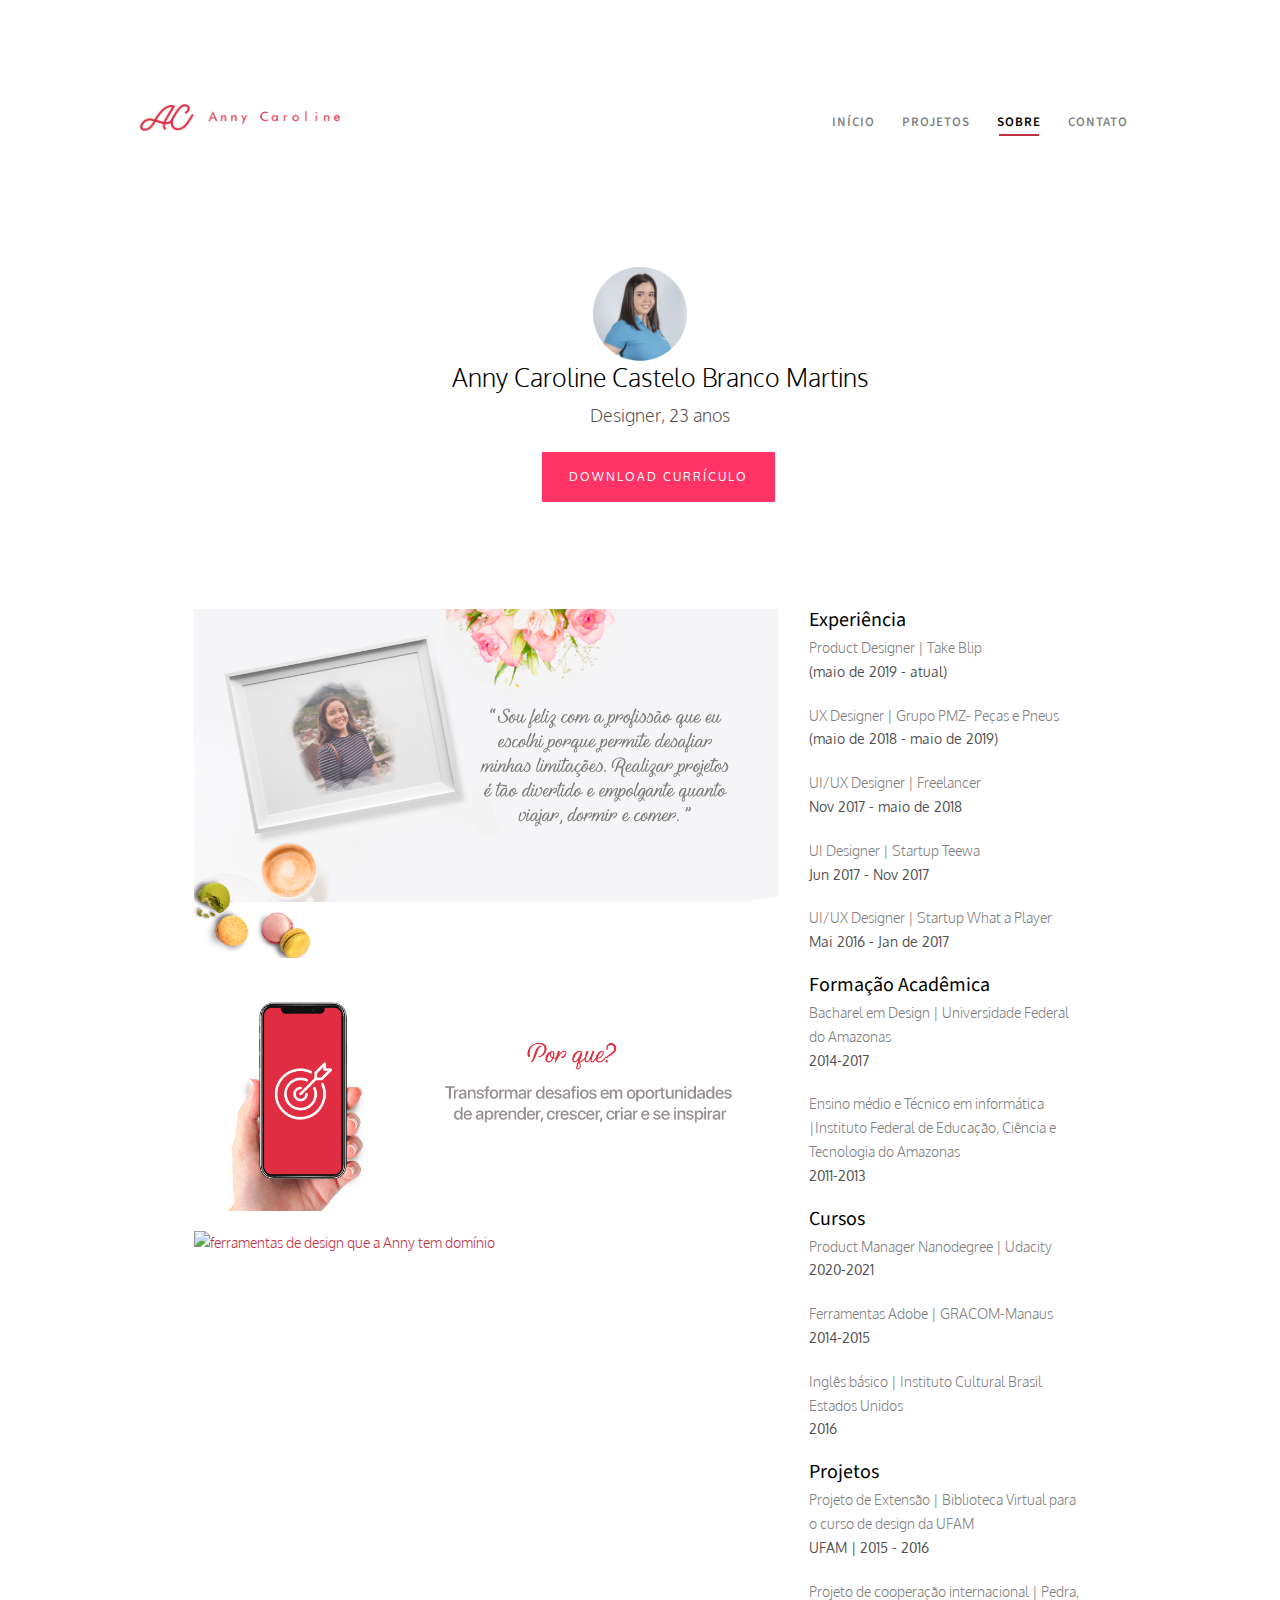
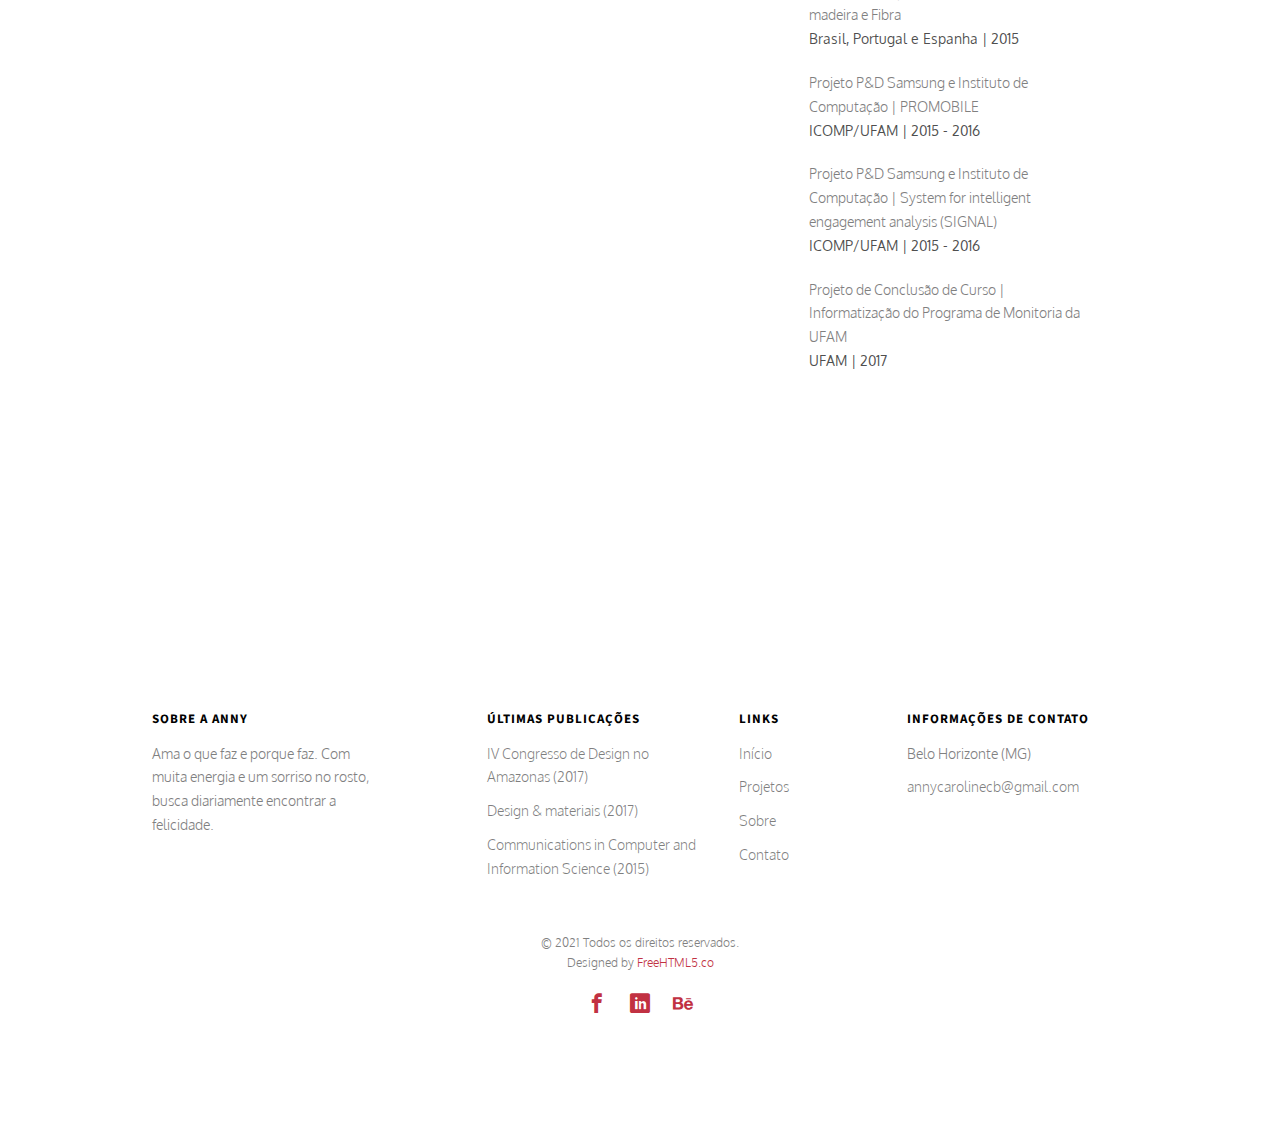
==== about.html @ 1f7c8965 "feat: Cria site basico" ====
<!DOCTYPE HTML>
<html>
	<head>
	<meta charset="utf-8">
	<meta http-equiv="X-UA-Compatible" content="IE=edge">
	<title>Sobre Anny Caroline</title>
	<meta name="viewport" content="width=device-width, initial-scale=1">
	<meta name="description" content="Anny Caroline é designer, formada pela Universidade Federal do Amazonas (UFAM) e atua como designer de Experiência do usuário há mais de 2 anos." />
	<meta name="keywords" content="anny, anny caroline castelo branco martins, anny caroline manaus, anny ufam manaus, anny designer, anny caroline designer ux, anny caroline martins, designer, designer manaus, design ufam, designer ux" />
	<meta name="author" content="Anny Caroline" />

	<!-- 
	//////////////////////////////////////////////////////

	FREE HTML5 TEMPLATE 
	DESIGNED & DEVELOPED by FreeHTML5.co
		
	Website: 		http://freehtml5.co/
	Email: 			info@freehtml5.co
	Twitter: 		http://twitter.com/fh5co
	Facebook: 		https://www.facebook.com/fh5co

	//////////////////////////////////////////////////////
	 -->

  	<!-- Facebook and Twitter integration -->
	<meta property="og:title" content=""/>
	<meta property="og:image" content=""/>
	<meta property="og:url" content=""/>
	<meta property="og:site_name" content=""/>
	<meta property="og:description" content=""/>
	<meta name="twitter:title" content="" />
	<meta name="twitter:image" content="" />
	<meta name="twitter:url" content="" />
	<meta name="twitter:card" content="" />

	<link href="https://fonts.googleapis.com/css?family=Oxygen:300,400" rel="stylesheet">
	<link href="https://fonts.googleapis.com/css?family=Source+Sans+Pro:400,600,700" rel="stylesheet">
	<link rel="shortcut icon" href="images/favicon.ico" />
	
	<!-- Animate.css -->
	<link rel="stylesheet" href="css/animate.css">
	<!-- Icomoon Icon Fonts-->
	<link rel="stylesheet" href="css/icomoon.css">
	<!-- Bootstrap  -->
	<link rel="stylesheet" href="css/bootstrap.css">

	<!-- Magnific Popup -->
	<link rel="stylesheet" href="css/magnific-popup.css">

	<!-- Flexslider  -->
	<link rel="stylesheet" href="css/flexslider.css">

	<!-- Theme style  -->
	<link rel="stylesheet" href="css/style.css">

	<!-- Modernizr JS -->
	<script src="js/modernizr-2.6.2.min.js"></script>
	<!-- FOR IE9 below -->
	<!--[if lt IE 9]>
	<script src="js/respond.min.js"></script>
	<![endif]-->

	</head>
	<body>
		
	<div class="fh5co-loader"></div>	
	<div id="page">
	<nav class="fh5co-nav" role="navigation">
		<div class="container-wrap">
			<div class="top-menu">
				<div class="row">
					<div class="col-xs-2 logo text-left">
		         		<a href="index.html">Anny Caroline</a>
		      		</div>
					<div class="col-xs-10 text-right menu-1">
						<ul>
							<li><a href="index.html">Início</a></li>
							<li ><a href="work.html">Projetos</a></li>
							<li class="active"><a href="about.html">Sobre</a></li>
							<li><a href="contact.html">Contato</a></li>
						</ul>
					</div>
				</div>				
			</div>
		</div>
	</nav>
	<div class="container-wrap">				
			<div id="fh5co-about">
				<div class="row text-center">
					<div class="col-md-6 col-md-offset-3">
						<img src="images/foto-17.png" style="width:20%;height:20%;border:0;">
					</div>
		   		</div>
				<div class="row">
		   			<div class="col-md-6 col-md-offset-3 slider-text">
		   				<div class="text-center">
		   					<ul class="title-name"> 
		   						<h2>Anny Caroline Castelo Branco Martins</h2> 
								<a> Designer, 23 anos</a> 
								<br>
								<br>
								<p><a class="btn-principal btn-primary btn" href="https://drive.google.com/file/d/1bYV3eU6Ybe5CX5mM1o8aY8c2jJnmIy3d/view?usp=sharing" target="_blank"></i> Download currículo</a> </p>
		   					</ul>		   					
		   				</div>
		   			</div>
		   		</div>

		   	<div id="fh5co-work">
			<div class="row">				
				<div class="col-md-8">
					<a  class="img-portfolio-detail">
						<img src="images/sobre/sobre-01.png" alt="o porque da anny" class="img-responsive">
					</a>
					<a  class="img-portfolio-detail">
						<img src="images//sobre/sobre-02.gif" alt="áreas de interesse da anny" class="img-responsive">
					</a>
					<a  class="img-portfolio-detail">
						<img src="images/sobre/sobre-03.png" alt="ferramentas de design que a Anny tem domínio" class="img-responsive">
					</a>
				</div>
				<div class="col-md-4 fh5co-project-detail">
						<h2 class="fh5co-project-title">Experiência</h2>
							<p>Product Designer | Take Blip <br>
							<span class="fh5co-project-sub">(maio de 2019 - atual)</span></p>	
							<p>UX Designer | Grupo PMZ- Peças e Pneus <br>
							<span class="fh5co-project-sub">(maio de 2018 - maio de 2019)</span></p>	
							<p>UI/UX Designer | Freelancer<br>
							<span class="fh5co-project-sub">Nov 2017 - maio de 2018</span></p>
							<p>UI Designer | Startup Teewa <br>
							<span class="fh5co-project-sub">Jun 2017 - Nov 2017</span></p>	
							<p>UI/UX Designer |	Startup What a Player <br>
							<span class="fh5co-project-sub">Mai 2016 - Jan de 2017</span></p>	

						<h2 class="fh5co-project-title">Formação Acadêmica</h2>
							<p>Bacharel em Design | Universidade Federal do Amazonas<br>
							<span class="fh5co-project-sub">2014-2017</span></p>	
							<p>Ensino médio e Técnico em informática |Instituto Federal de Educação, Ciência e Tecnologia do Amazonas<br>
							<span class="fh5co-project-sub">2011-2013</span></p>

						<h2 class="fh5co-project-title">Cursos</h2>
							<p>Product Manager Nanodegree | Udacity<br>
							<span class="fh5co-project-sub">2020-2021</span></p>
							<p>Ferramentas Adobe | GRACOM-Manaus<br>
							<span class="fh5co-project-sub">2014-2015</span></p>	
							<p>Inglês básico | Instituto Cultural Brasil Estados Unidos<br>
							<span class="fh5co-project-sub">2016</span></p>	

						<h2 class="fh5co-project-title">Projetos</h2>
							<p>Projeto de Extensão | Biblioteca Virtual para o curso de design da UFAM <br>
							<span class="fh5co-project-sub">UFAM | 2015 - 2016</span>
							</p>
							<p>Projeto  de cooperação internacional | Pedra, madeira e Fibra <br>
							<span class="fh5co-project-sub">Brasil, Portugal e Espanha | 2015</span>
							</p>
							<p>Projeto P&D Samsung e Instituto de Computação | PROMOBILE <br>
							<span class="fh5co-project-sub">ICOMP/UFAM | 2015 - 2016</span>
							</p>
							<p>Projeto P&D Samsung e Instituto de Computação | System for intelligent engagement analysis (SIGNAL)<br>
							<span class="fh5co-project-sub">ICOMP/UFAM | 2015 - 2016</span>
							</p>
							<p>Projeto de Conclusão de Curso | Informatização do Programa de Monitoria da UFAM<br>
							<span class="fh5co-project-sub">UFAM | 2017</span>
							</p>							


						<br>
						<br>
						
				</div>
				
				
			
			</div>
			</div>
			<!--
			<div class="row animate-box">
				<div class="col-md-6 col-md-offset-3 text-center heading-section">
					<p>Far far away, behind the word mountains, far from the countries Vokalia and Consonantia, there live the blind texts.</p>
				</div>
			</div>

			<div class="row">
				<!--
				<div class="col-md-10 col-md-offset-1 text-center animate-box">
					<p><img src="images/cover_bg_3.jpg" alt="Free HTML5 Bootstrap Template" class="img-responsive"></p>
				</div> 
				<div class="col-md-8 col-md-offset-2 text-center animate-box">
					<div class="about-desc">
						<p>I am a French Designer. Facilis ipsum reprehenderit nemo molestias. Aut cum mollitia reprehenderit. Eos cumque dicta adipisci architecto culpa amet. Dignissimos asperiores vitae velit veniam totam fuga molestias accusamus alias autem provident. Odit ab aliquam dolor eius.</p>
						
					</div>
				</div>
			</div>
			-->
		</div>
	</div><!-- END container-wrap -->

	<div class="container-wrap">
		<footer id="fh5co-footer" role="contentinfo">
			<div class="row">
				<div class="col-md-3 fh5co-widget">
					<h4>Sobre a Anny</h4>
					<p>Ama o que faz e porque faz. Com muita energia e um sorriso no rosto, busca diariamente encontrar a felicidade.</p>
				</div>
				<div class="col-md-3 col-md-push-1">
					<h4>últimas publicações</h4>
					<ul class="fh5co-footer-links">
						<li><a href="https://drive.google.com/file/d/17Jrlc-igSQmmgGtQMo3ha7o5kBa4YM0q/view?usp=sharing" target="_blank">IV Congresso de Design no Amazonas (2017)</a></li>
						<li><a href="https://proceedings.science/dm/papers/reutilizacao-de-revista-para-fabricacao-de-bijuterias." target="_blank">Design & materiais (2017)</a></li>
						<li><a href="https://link.springer.com/chapter/10.1007/978-3-319-39672-9_9" target="_blank">Communications in Computer and Information Science (2015)</a></li>
					</ul>
				</div>

				<div class="col-md-3 col-md-push-1">
					<h4>Links</h4>
					<ul class="fh5co-footer-links">
						<li><a href="index.html">Início</a></li>
						<li><a href="work.html">Projetos</a></li>
						<li><a href="about.html">Sobre</a></li>
						<li><a href="contact.html">Contato</a></li>
					</ul>
				</div>

				<div class="col-md-3">
					<h4>Informações de contato</h4>
					<ul class="fh5co-footer-links">
						<li>Belo Horizonte (MG) <br> </li>
						<li><a href="mailto:annycarolinecb@gmail.com">annycarolinecb@gmail.com</a></li>
					</ul>
				</div>

			</div>

			<div class="row copyright">
				<div class="col-md-12 text-center">
					<p>
						<small class="block">&copy; 2021 Todos os direitos reservados.</small> 
						<small class="block">Designed by <a href="http://freehtml5.co/" target="_blank">FreeHTML5.co</a></small>
					</p>
					<p>
						<ul class="fh5co-social-icons">
							<li><a href="https://www.facebook.com/annycaroline.martins.7" target="_blank"><i class="icon-facebook2"></i></a></li>
							<li><a href="https://www.linkedin.com/in/annymartins/" target="_blank"><i class="icon-linkedin2"></i></a></li>
							<li><a href="https://www.behance.net/annycarolid237" target="_blank"><i class="icon-behance"></i></a></li>

						</ul>
					</p>
				</div>
			</div>
		</footer>
	</div><!-- END container-wrap -->
	</div>

	<div class="gototop js-top">
		<a href="#" class="js-gotop"><i class="icon-arrow-up2"></i></a>
	</div>
	
	<!-- jQuery -->
	<script src="js/jquery.min.js"></script>
	<!-- jQuery Easing -->
	<script src="js/jquery.easing.1.3.js"></script>
	<!-- Bootstrap -->
	<script src="js/bootstrap.min.js"></script>
	<!-- Waypoints -->
	<script src="js/jquery.waypoints.min.js"></script>
	<!-- Flexslider -->
	<script src="js/jquery.flexslider-min.js"></script>
	<!-- Magnific Popup -->
	<script src="js/jquery.magnific-popup.min.js"></script>
	<script src="js/magnific-popup-options.js"></script>
	<!-- Counters -->
	<script src="js/jquery.countTo.js"></script>
	<!-- Main -->
	<script src="js/main.js"></script>

	</body>
</html>
---- css/icomoon.css ----
@font-face {
  font-family: 'icomoon';
  src:  url('fonts/icomoon.eot?5j2n32');
  src:  url('fonts/icomoon.eot?5j2n32#iefix') format('embedded-opentype'),
    url('fonts/icomoon.ttf?5j2n32') format('truetype'),
    url('fonts/icomoon.woff?5j2n32') format('woff'),
    url('fonts/icomoon.svg?5j2n32#icomoon') format('svg');
  font-weight: normal;
  font-style: normal;
}

[class^="icon-"], [class*=" icon-"] {
  /* use !important to prevent issues with browser extensions that change fonts */
  font-family: 'icomoon' !important;
  speak: none;
  font-style: normal;
  font-weight: normal;
  font-variant: normal;
  text-transform: none;
  line-height: 1;

  /* Better Font Rendering =========== */
  -webkit-font-smoothing: antialiased;
  -moz-osx-font-smoothing: grayscale;
}

.icon-eye2:before {
  content: "\e064";
}
.icon-paper-clip:before {
  content: "\e065";
}
.icon-mail5:before {
  content: "\e066";
}
.icon-toggle:before {
  content: "\e067";
}
.icon-layout:before {
  content: "\e068";
}
.icon-link2:before {
  content: "\e069";
}
.icon-bell2:before {
  content: "\e06a";
}
.icon-lock3:before {
  content: "\e06b";
}
.icon-unlock:before {
  content: "\e06c";
}
.icon-ribbon2:before {
  content: "\e06d";
}
.icon-image2:before {
  content: "\e06e";
}
.icon-signal:before {
  content: "\e06f";
}
.icon-target3:before {
  content: "\e070";
}
.icon-clipboard3:before {
  content: "\e071";
}
.icon-clock3:before {
  content: "\e072";
}
.icon-watch:before {
  content: "\e073";
}
.icon-air-play:before {
  content: "\e074";
}
.icon-camera3:before {
  content: "\e075";
}
.icon-video2:before {
  content: "\e076";
}
.icon-disc:before {
  content: "\e077";
}
.icon-printer3:before {
  content: "\e078";
}
.icon-monitor:before {
  content: "\e079";
}
.icon-server:before {
  content: "\e07a";
}
.icon-cog2:before {
  content: "\e07b";
}
.icon-heart3:before {
  content: "\e07c";
}
.icon-paragraph:before {
  content: "\e07d";
}
.icon-align-justify:before {
  content: "\e07e";
}
.icon-align-left:before {
  content: "\e07f";
}
.icon-align-center:before {
  content: "\e080";
}
.icon-align-right:before {
  content: "\e081";
}
.icon-book2:before {
  content: "\e082";
}
.icon-layers2:before {
  content: "\e083";
}
.icon-stack2:before {
  content: "\e084";
}
.icon-stack-2:before {
  content: "\e085";
}
.icon-paper:before {
  content: "\e086";
}
.icon-paper-stack:before {
  content: "\e087";
}
.icon-search3:before {
  content: "\e088";
}
.icon-zoom-in2:before {
  content: "\e089";
}
.icon-zoom-out2:before {
  content: "\e08a";
}
.icon-reply2:before {
  content: "\e08b";
}
.icon-circle-plus:before {
  content: "\e08c";
}
.icon-circle-minus:before {
  content: "\e08d";
}
.icon-circle-check:before {
  content: "\e08e";
}
.icon-circle-cross:before {
  content: "\e08f";
}
.icon-square-plus:before {
  content: "\e090";
}
.icon-square-minus:before {
  content: "\e091";
}
.icon-square-check:before {
  content: "\e092";
}
.icon-square-cross:before {
  content: "\e093";
}
.icon-microphone:before {
  content: "\e094";
}
.icon-record:before {
  content: "\e095";
}
.icon-skip-back:before {
  content: "\e096";
}
.icon-rewind:before {
  content: "\e097";
}
.icon-play4:before {
  content: "\e098";
}
.icon-pause3:before {
  content: "\e099";
}
.icon-stop3:before {
  content: "\e09a";
}
.icon-fast-forward:before {
  content: "\e09b";
}
.icon-skip-forward:before {
  content: "\e09c";
}
.icon-shuffle2:before {
  content: "\e09d";
}
.icon-repeat:before {
  content: "\e09e";
}
.icon-folder2:before {
  content: "\e09f";
}
.icon-umbrella:before {
  content: "\e0a0";
}
.icon-moon:before {
  content: "\e0a1";
}
.icon-thermometer:before {
  content: "\e0a2";
}
.icon-drop:before {
  content: "\e0a3";
}
.icon-sun2:before {
  content: "\e0a4";
}
.icon-cloud3:before {
  content: "\e0a5";
}
.icon-cloud-upload2:before {
  content: "\e0a6";
}
.icon-cloud-download2:before {
  content: "\e0a7";
}
.icon-upload4:before {
  content: "\e0a8";
}
.icon-download4:before {
  content: "\e0a9";
}
.icon-location3:before {
  content: "\e0aa";
}
.icon-location-2:before {
  content: "\e0ab";
}
.icon-map3:before {
  content: "\e0ac";
}
.icon-battery:before {
  content: "\e0ad";
}
.icon-head:before {
  content: "\e0ae";
}
.icon-briefcase3:before {
  content: "\e0af";
}
.icon-speech-bubble:before {
  content: "\e0b0";
}
.icon-anchor2:before {
  content: "\e0b1";
}
.icon-globe2:before {
  content: "\e0b2";
}
.icon-box:before {
  content: "\e0b3";
}
.icon-reload:before {
  content: "\e0b4";
}
.icon-share3:before {
  content: "\e0b5";
}
.icon-marquee:before {
  content: "\e0b6";
}
.icon-marquee-plus:before {
  content: "\e0b7";
}
.icon-marquee-minus:before {
  content: "\e0b8";
}
.icon-tag:before {
  content: "\e0b9";
}
.icon-power2:before {
  content: "\e0ba";
}
.icon-command2:before {
  content: "\e0bb";
}
.icon-alt:before {
  content: "\e0bc";
}
.icon-esc:before {
  content: "\e0bd";
}
.icon-bar-graph:before {
  content: "\e0be";
}
.icon-bar-graph-2:before {
  content: "\e0bf";
}
.icon-pie-graph:before {
  content: "\e0c0";
}
.icon-star:before {
  content: "\e0c1";
}
.icon-arrow-left3:before {
  content: "\e0c2";
}
.icon-arrow-right3:before {
  content: "\e0c3";
}
.icon-arrow-up3:before {
  content: "\e0c4";
}
.icon-arrow-down3:before {
  content: "\e0c5";
}
.icon-volume:before {
  content: "\e0c6";
}
.icon-mute:before {
  content: "\e0c7";
}
.icon-content-right:before {
  content: "\e100";
}
.icon-content-left:before {
  content: "\e101";
}
.icon-grid2:before {
  content: "\e102";
}
.icon-grid-2:before {
  content: "\e103";
}
.icon-columns:before {
  content: "\e104";
}
.icon-loader:before {
  content: "\e105";
}
.icon-bag:before {
  content: "\e106";
}
.icon-ban:before {
  content: "\e107";
}
.icon-flag3:before {
  content: "\e108";
}
.icon-trash:before {
  content: "\e109";
}
.icon-expand2:before {
  content: "\e110";
}
.icon-contract:before {
  content: "\e111";
}
.icon-maximize:before {
  content: "\e112";
}
.icon-minimize:before {
  content: "\e113";
}
.icon-plus2:before {
  content: "\e114";
}
.icon-minus2:before {
  content: "\e115";
}
.icon-check:before {
  content: "\e116";
}
.icon-cross2:before {
  content: "\e117";
}
.icon-move:before {
  content: "\e118";
}
.icon-delete:before {
  content: "\e119";
}
.icon-menu5:before {
  content: "\e120";
}
.icon-archive:before {
  content: "\e121";
}
.icon-inbox:before {
  content: "\e122";
}
.icon-outbox:before {
  content: "\e123";
}
.icon-file:before {
  content: "\e124";
}
.icon-file-add:before {
  content: "\e125";
}
.icon-file-subtract:before {
  content: "\e126";
}
.icon-help:before {
  content: "\e127";
}
.icon-open:before {
  content: "\e128";
}
.icon-ellipsis:before {
  content: "\e129";
}
.icon-heart4:before {
  content: "\e900";
}
.icon-cloud4:before {
  content: "\e901";
}
.icon-star2:before {
  content: "\e902";
}
.icon-tv2:before {
  content: "\e903";
}
.icon-sound:before {
  content: "\e904";
}
.icon-video3:before {
  content: "\e905";
}
.icon-trash2:before {
  content: "\e906";
}
.icon-user2:before {
  content: "\e907";
}
.icon-key3:before {
  content: "\e908";
}
.icon-search4:before {
  content: "\e909";
}
.icon-settings:before {
  content: "\e90a";
}
.icon-camera4:before {
  content: "\e90b";
}
.icon-tag2:before {
  content: "\e90c";
}
.icon-lock4:before {
  content: "\e90d";
}
.icon-bulb:before {
  content: "\e90e";
   color: #c13142;
}
.icon-pen2:before {
  content: "\e90f";
}
.icon-diamond:before {
  content: "\e910";
}
.icon-display2:before {
  content: "\e911";
}
.icon-location4:before {
  content: "\e912";
}
.icon-eye3:before {
  content: "\e913";
  color: #c13142;
}
.icon-bubble3:before {
  content: "\e914";
}
.icon-stack3:before {
  content: "\e915";
}
.icon-cup:before {
  content: "\e916";
}
.icon-phone3:before {
  content: "\e917";
}
.icon-news:before {
  content: "\e918";
}
.icon-mail6:before {
  content: "\e919";
}
.icon-like:before {
  content: "\e91a";
}
.icon-photo:before {
  content: "\e91b";
}
.icon-note:before {
  content: "\e91c";
}
.icon-clock4:before {
  content: "\e91d";
}
.icon-paperplane:before {
  content: "\e91e";
}
.icon-params:before {
  content: "\e91f";
}
.icon-banknote:before {
  content: "\e920";
}
.icon-data:before {
  content: "\e921";
}
.icon-music2:before {
  content: "\e922";
}
.icon-megaphone2:before {
  content: "\e923";
}
.icon-study:before {
  content: "\e924";
}
.icon-lab2:before {
  content: "\e925";
}
.icon-food:before {
  content: "\e926";
}
.icon-t-shirt:before {
  content: "\e927";
}
.icon-fire2:before {
  content: "\e928";
}
.icon-clip:before {
  content: "\e929";
}
.icon-shop:before {
  content: "\e92a";
}
.icon-calendar3:before {
  content: "\e92b";
}
.icon-wallet2:before {
  content: "\e92c";
}
.icon-vynil:before {
  content: "\e92d";
}
.icon-truck2:before {
  content: "\e92e";
}
.icon-world:before {
  content: "\e92f";
}
.icon-mobile:before {
  content: "\e000";
}
.icon-laptop:before {
  content: "\e001";
}
.icon-desktop:before {
  content: "\e002";
}
.icon-tablet:before {
  content: "\e003";
}
.icon-phone:before {
  content: "\e004";
}
.icon-document:before {
  content: "\e005";
}
.icon-documents:before {
  content: "\e006";
}
.icon-search:before {
  content: "\e007";
}
.icon-clipboard:before {
  content: "\e008";
}
.icon-newspaper:before {
  content: "\e009";
}
.icon-notebook:before {
  content: "\e00a";
}
.icon-book-open:before {
  content: "\e00b";
}
.icon-browser:before {
  content: "\e00c";
}
.icon-calendar:before {
  content: "\e00d";
}
.icon-presentation:before {
  content: "\e00e";
}
.icon-picture:before {
  content: "\e00f";
}
.icon-pictures:before {
  content: "\e010";
}
.icon-video:before {
  content: "\e011";
}
.icon-camera:before {
  content: "\e012";
}
.icon-printer:before {
  content: "\e013";
}
.icon-toolbox:before {
  content: "\e014";
}
.icon-briefcase:before {
  content: "\e015";
}
.icon-wallet:before {
  content: "\e016";
}
.icon-gift:before {
  content: "\e017";
}
.icon-bargraph:before {
  content: "\e018";
}
.icon-grid:before {
  content: "\e019";
}
.icon-expand:before {
  content: "\e01a";
}
.icon-focus:before {
  content: "\e01b";
}
.icon-edit:before {
  content: "\e01c";
}
.icon-adjustments:before {
  content: "\e01d";
}
.icon-ribbon:before {
  content: "\e01e";
}
.icon-hourglass:before {
  content: "\e01f";
}
.icon-lock:before {
  content: "\e020";
}
.icon-megaphone:before {
  content: "\e021";
}
.icon-shield:before {
  content: "\e022";
}
.icon-trophy:before {
  content: "\e023";
}
.icon-flag:before {
  content: "\e024";
}
.icon-map:before {
  content: "\e025";
}
.icon-puzzle:before {
  content: "\e026";
}
.icon-basket:before {
  content: "\e027";
}
.icon-envelope:before {
  content: "\e028";
}
.icon-streetsign:before {
  content: "\e029";
}
.icon-telescope:before {
  content: "\e02a";
}
.icon-gears:before {
  content: "\e02b";
}
.icon-key:before {
  content: "\e02c";
}
.icon-paperclip:before {
  content: "\e02d";
}
.icon-attachment:before {
  content: "\e02e";
}
.icon-pricetags:before {
  content: "\e02f";
}
.icon-lightbulb:before {
  content: "\e030";
}
.icon-layers:before {
  content: "\e031";
}
.icon-pencil:before {
  content: "\e032";
}
.icon-tools:before {
  content: "\e033";
}
.icon-tools-2:before {
  content: "\e034";
}
.icon-scissors:before {
  content: "\e035";
}
.icon-paintbrush:before {
  content: "\e036";
}
.icon-magnifying-glass:before {
  content: "\e037";
}
.icon-circle-compass:before {
  content: "\e038";
}
.icon-linegraph:before {
  content: "\e039";
}
.icon-mic:before {
  content: "\e03a";
}
.icon-strategy:before {
  content: "\e03b";
}
.icon-beaker:before {
  content: "\e03c";
}
.icon-caution:before {
  content: "\e03d";
}
.icon-recycle:before {
  content: "\e03e";
}
.icon-anchor:before {
  content: "\e03f";
}
.icon-profile-male:before {
  content: "\e040";
}
.icon-profile-female:before {
  content: "\e041";
}
.icon-bike:before {
  content: "\e042";
}
.icon-wine:before {
  content: "\e043";
}
.icon-hotairballoon:before {
  content: "\e044";
}
.icon-globe:before {
  content: "\e045";
}
.icon-genius:before {
  content: "\e046";
}
.icon-map-pin:before {
  content: "\e047";
}
.icon-dial:before {
  content: "\e048";
}
.icon-chat:before {
  content: "\e049";
}
.icon-heart:before {
  content: "\e04a";
}
.icon-cloud:before {
  content: "\e04b";
}
.icon-upload:before {
  content: "\e04c";
}
.icon-download:before {
  content: "\e04d";
}
.icon-target:before {
  content: "\e04e";
}
.icon-hazardous:before {
  content: "\e04f";
}
.icon-piechart:before {
  content: "\e050";
}
.icon-speedometer:before {
  content: "\e051";
}
.icon-global:before {
  content: "\e052";
}
.icon-compass:before {
  content: "\e053";
}
.icon-lifesaver:before {
  content: "\e054";
}
.icon-clock:before {
  content: "\e055";
}
.icon-aperture:before {
  content: "\e056";
}
.icon-quote:before {
  content: "\e057";
}
.icon-scope:before {
  content: "\e058";
}
.icon-alarmclock:before {
  content: "\e059";
}
.icon-refresh:before {
  content: "\e05a";
}
.icon-happy:before {
  content: "\e05b";
}
.icon-sad:before {
  content: "\e05c";
}
.icon-facebook:before {
  content: "\e05d";
}
.icon-twitter:before {
  content: "\e05e";
}
.icon-googleplus:before {
  content: "\e05f";
}
.icon-rss:before {
  content: "\e060";
}
.icon-tumblr:before {
  content: "\e061";
}
.icon-linkedin:before {
  content: "\e062";
}
.icon-dribbble:before {
  content: "\e063";
}
.icon-home:before {
  content: "\e930";
}
.icon-home2:before {
  content: "\e931";
}
.icon-home3:before {
  content: "\e932";
}
.icon-office:before {
  content: "\e933";
}
.icon-newspaper2:before {
  content: "\e934";
}
.icon-pencil2:before {
  content: "\e935";
}
.icon-pencil22:before {
  content: "\e936";
}
.icon-quill:before {
  content: "\e937";
}
.icon-pen:before {
  content: "\e938";
}
.icon-blog:before {
  content: "\e939";
}
.icon-eyedropper:before {
  content: "\e93a";
}
.icon-droplet:before {
  content: "\e93b";
}
.icon-paint-format:before {
  content: "\e93c";
}
.icon-image:before {
  content: "\e93d";
}
.icon-images:before {
  content: "\e93e";
}
.icon-camera2:before {
  content: "\e93f";
}
.icon-headphones:before {
  content: "\e940";
}
.icon-music:before {
  content: "\e941";
}
.icon-play:before {
  content: "\e942";
}
.icon-film:before {
  content: "\e943";
}
.icon-video-camera:before {
  content: "\e944";
}
.icon-dice:before {
  content: "\e945";
}
.icon-pacman:before {
  content: "\e946";
}
.icon-spades:before {
  content: "\e947";
}
.icon-clubs:before {
  content: "\e948";
}
.icon-diamonds:before {
  content: "\e949";
}
.icon-bullhorn:before {
  content: "\e94a";
}
.icon-connection:before {
  content: "\e94b";
}
.icon-podcast:before {
  content: "\e94c";
}
.icon-feed:before {
  content: "\e94d";
}
.icon-mic2:before {
  content: "\e94e";
}
.icon-book:before {
  content: "\e94f";
}
.icon-books:before {
  content: "\e950";
}
.icon-library:before {
  content: "\e951";
}
.icon-file-text:before {
  content: "\e952";
}
.icon-profile:before {
  content: "\e953";
}
.icon-file-empty:before {
  content: "\e954";
}
.icon-files-empty:before {
  content: "\e955";
}
.icon-file-text2:before {
  content: "\e956";
}
.icon-file-picture:before {
  content: "\e957";
}
.icon-file-music:before {
  content: "\e958";
}
.icon-file-play:before {
  content: "\e959";
}
.icon-file-video:before {
  content: "\e95a";
}
.icon-file-zip:before {
  content: "\e95b";
}
.icon-copy:before {
  content: "\e95c";
}
.icon-paste:before {
  content: "\e95d";
}
.icon-stack:before {
  content: "\e95e";
}
.icon-folder:before {
  content: "\e95f";
}
.icon-folder-open:before {
  content: "\e960";
}
.icon-folder-plus:before {
  content: "\e961";
}
.icon-folder-minus:before {
  content: "\e962";
}
.icon-folder-download:before {
  content: "\e963";
}
.icon-folder-upload:before {
  content: "\e964";
}
.icon-price-tag:before {
  content: "\e965";
}
.icon-price-tags:before {
  content: "\e966";
}
.icon-barcode:before {
  content: "\e967";
}
.icon-qrcode:before {
  content: "\e968";
}
.icon-ticket:before {
  content: "\e969";
}
.icon-cart:before {
  content: "\e96a";
}
.icon-coin-dollar:before {
  content: "\e96b";
}
.icon-coin-euro:before {
  content: "\e96c";
}
.icon-coin-pound:before {
  content: "\e96d";
}
.icon-coin-yen:before {
  content: "\e96e";
}
.icon-credit-card:before {
  content: "\e96f";
}
.icon-calculator:before {
  content: "\e970";
}
.icon-lifebuoy:before {
  content: "\e971";
}
.icon-phone2:before {
  content: "\e972";
}
.icon-phone-hang-up:before {
  content: "\e973";
}
.icon-address-book:before {
  content: "\e974";
}
.icon-envelop:before {
  content: "\e975";
}
.icon-pushpin:before {
  content: "\e976";
}
.icon-location:before {
  content: "\e977";
}
.icon-location2:before {
  content: "\e978";
}
.icon-compass2:before {
  content: "\e979";
}
.icon-compass22:before {
  content: "\e97a";
}
.icon-map2:before {
  content: "\e97b";
}
.icon-map22:before {
  content: "\e97c";
}
.icon-history:before {
  content: "\e97d";
}
.icon-clock2:before {
  content: "\e97e";
}
.icon-clock22:before {
  content: "\e97f";
}
.icon-alarm:before {
  content: "\e980";
}
.icon-bell:before {
  content: "\e981";
}
.icon-stopwatch:before {
  content: "\e982";
}
.icon-calendar2:before {
  content: "\e983";
}
.icon-printer2:before {
  content: "\e984";
}
.icon-keyboard:before {
  content: "\e985";
}
.icon-display:before {
  content: "\e986";
  color: #c13142;
}
.icon-laptop2:before {
  content: "\e987";
}
.icon-mobile2:before {
  content: "\e988";
}
.icon-mobile22:before {
  content: "\e989";
}
.icon-tablet2:before {
  content: "\e98a";
}
.icon-tv:before {
  content: "\e98b";
}
.icon-drawer:before {
  content: "\e98c";
}
.icon-drawer2:before {
  content: "\e98d";
}
.icon-box-add:before {
  content: "\e98e";
}
.icon-box-remove:before {
  content: "\e98f";
}
.icon-download3:before {
  content: "\e990";
}
.icon-upload2:before {
  content: "\e991";
}
.icon-floppy-disk:before {
  content: "\e992";
}
.icon-drive:before {
  content: "\e993";
}
.icon-database:before {
  content: "\e994";
}
.icon-undo:before {
  content: "\e995";
}
.icon-redo:before {
  content: "\e996";
}
.icon-undo2:before {
  content: "\e997";
}
.icon-redo2:before {
  content: "\e998";
}
.icon-forward:before {
  content: "\e999";
}
.icon-reply:before {
  content: "\e99a";
}
.icon-bubble:before {
  content: "\e99b";
}
.icon-bubbles:before {
  content: "\e99c";
}
.icon-bubbles2:before {
  content: "\e99d";
}
.icon-bubble2:before {
  content: "\e99e";
}
.icon-bubbles3:before {
  content: "\e99f";
}
.icon-bubbles4:before {
  content: "\e9a0";
}
.icon-user:before {
  content: "\e9a1";
}
.icon-users:before {
  content: "\e9a2";
}
.icon-user-plus:before {
  content: "\e9a3";
}
.icon-user-minus:before {
  content: "\e9a4";
}
.icon-user-check:before {
  content: "\e9a5";
}
.icon-user-tie:before {
  content: "\e9a6";
}
.icon-quotes-left:before {
  content: "\e9a7";
}
.icon-quotes-right:before {
  content: "\e9a8";
}
.icon-hour-glass:before {
  content: "\e9a9";
}
.icon-spinner:before {
  content: "\e9aa";
}
.icon-spinner2:before {
  content: "\e9ab";
}
.icon-spinner3:before {
  content: "\e9ac";
}
.icon-spinner4:before {
  content: "\e9ad";
}
.icon-spinner5:before {
  content: "\e9ae";
}
.icon-spinner6:before {
  content: "\e9af";
}
.icon-spinner7:before {
  content: "\e9b0";
}
.icon-spinner8:before {
  content: "\e9b1";
}
.icon-spinner9:before {
  content: "\e9b2";
}
.icon-spinner10:before {
  content: "\e9b3";
}
.icon-spinner11:before {
  content: "\e9b4";
}
.icon-binoculars:before {
  content: "\e9b5";
}
.icon-search2:before {
  content: "\e9b6";
}
.icon-zoom-in:before {
  content: "\e9b7";
}
.icon-zoom-out:before {
  content: "\e9b8";
}
.icon-enlarge:before {
  content: "\e9b9";
}
.icon-shrink:before {
  content: "\e9ba";
}
.icon-enlarge2:before {
  content: "\e9bb";
}
.icon-shrink2:before {
  content: "\e9bc";
}
.icon-key2:before {
  content: "\e9bd";
}
.icon-key22:before {
  content: "\e9be";
}
.icon-lock2:before {
  content: "\e9bf";
}
.icon-unlocked:before {
  content: "\e9c0";
}
.icon-wrench:before {
  content: "\e9c1";
}
.icon-equalizer:before {
  content: "\e9c2";
}
.icon-equalizer2:before {
  content: "\e9c3";
}
.icon-cog:before {
  content: "\e9c4";
}
.icon-cogs:before {
  content: "\e9c5";
}
.icon-hammer:before {
  content: "\e9c6";
}
.icon-magic-wand:before {
  content: "\e9c7";
}
.icon-aid-kit:before {
  content: "\e9c8";
}
.icon-bug:before {
  content: "\e9c9";
}
.icon-pie-chart:before {
  content: "\e9ca";
}
.icon-stats-dots:before {
  content: "\e9cb";
}
.icon-stats-bars:before {
  content: "\e9cc";
}
.icon-stats-bars2:before {
  content: "\e9cd";
}
.icon-trophy2:before {
  content: "\e9ce";
}
.icon-gift2:before {
  content: "\e9cf";
}
.icon-glass:before {
  content: "\e9d0";
}
.icon-glass2:before {
  content: "\e9d1";
}
.icon-mug:before {
  content: "\e9d2";
}
.icon-spoon-knife:before {
  content: "\e9d3";
}
.icon-leaf:before {
  content: "\e9d4";
}
.icon-rocket:before {
  content: "\e9d5";
}
.icon-meter:before {
  content: "\e9d6";
}
.icon-meter2:before {
  content: "\e9d7";
}
.icon-hammer2:before {
  content: "\e9d8";
}
.icon-fire:before {
  content: "\e9d9";
}
.icon-lab:before {
  content: "\e9da";
}
.icon-magnet:before {
  content: "\e9db";
}
.icon-bin:before {
  content: "\e9dc";
}
.icon-bin2:before {
  content: "\e9dd";
}
.icon-briefcase2:before {
  content: "\e9de";
}
.icon-airplane:before {
  content: "\e9df";
}
.icon-truck:before {
  content: "\e9e0";
}
.icon-road:before {
  content: "\e9e1";
}
.icon-accessibility:before {
  content: "\e9e2";
}
.icon-target2:before {
  content: "\e9e3";
}
.icon-shield2:before {
  content: "\e9e4";
}
.icon-power:before {
  content: "\e9e5";
}
.icon-switch:before {
  content: "\e9e6";
}
.icon-power-cord:before {
  content: "\e9e7";
}
.icon-clipboard2:before {
  content: "\e9e8";
}
.icon-list-numbered:before {
  content: "\e9e9";
}
.icon-list:before {
  content: "\e9ea";
}
.icon-list2:before {
  content: "\e9eb";
}
.icon-tree:before {
  content: "\e9ec";
}
.icon-menu:before {
  content: "\e9ed";
}
.icon-menu2:before {
  content: "\e9ee";
}
.icon-menu3:before {
  content: "\e9ef";
}
.icon-menu4:before {
  content: "\e9f0";
}
.icon-cloud2:before {
  content: "\e9f1";
}
.icon-cloud-download:before {
  content: "\e9f2";
}
.icon-cloud-upload:before {
  content: "\e9f3";
}
.icon-cloud-check:before {
  content: "\e9f4";
}
.icon-download2:before {
  content: "\e9f5";
}
.icon-upload22:before {
  content: "\e9f6";
}
.icon-download32:before {
  content: "\e9f7";
}
.icon-upload3:before {
  content: "\e9f8";
}
.icon-sphere:before {
  content: "\e9f9";
}
.icon-earth:before {
  content: "\e9fa";
}
.icon-link:before {
  content: "\e9fb";
}
.icon-flag2:before {
  content: "\e9fc";
}
.icon-attachment2:before {
  content: "\e9fd";
}
.icon-eye:before {
  content: "\e9fe";
}
.icon-eye-plus:before {
  content: "\e9ff";
}
.icon-eye-minus:before {
  content: "\ea00";
}
.icon-eye-blocked:before {
  content: "\ea01";
}
.icon-bookmark:before {
  content: "\ea02";
}
.icon-bookmarks:before {
  content: "\ea03";
}
.icon-sun:before {
  content: "\ea04";
}
.icon-contrast:before {
  content: "\ea05";
}
.icon-brightness-contrast:before {
  content: "\ea06";
}
.icon-star-empty:before {
  content: "\ea07";
}
.icon-star-half:before {
  content: "\ea08";
}
.icon-star-full:before {
  content: "\ea09";
}
.icon-heart2:before {
  content: "\ea0a";
}
.icon-heart-broken:before {
  content: "\ea0b";
}
.icon-man:before {
  content: "\ea0c";
}
.icon-woman:before {
  content: "\ea0d";
}
.icon-man-woman:before {
  content: "\ea0e";
}
.icon-happy3:before {
  content: "\ea0f";
}
.icon-happy2:before {
  content: "\ea10";
}
.icon-smile:before {
  content: "\ea11";
}
.icon-smile2:before {
  content: "\ea12";
}
.icon-tongue:before {
  content: "\ea13";
}
.icon-tongue2:before {
  content: "\ea14";
}
.icon-sad2:before {
  content: "\ea15";
}
.icon-sad22:before {
  content: "\ea16";
}
.icon-wink:before {
  content: "\ea17";
}
.icon-wink2:before {
  content: "\ea18";
}
.icon-grin:before {
  content: "\ea19";
}
.icon-grin2:before {
  content: "\ea1a";
}
.icon-cool:before {
  content: "\ea1b";
}
.icon-cool2:before {
  content: "\ea1c";
}
.icon-angry:before {
  content: "\ea1d";
}
.icon-angry2:before {
  content: "\ea1e";
}
.icon-evil:before {
  content: "\ea1f";
}
.icon-evil2:before {
  content: "\ea20";
}
.icon-shocked:before {
  content: "\ea21";
}
.icon-shocked2:before {
  content: "\ea22";
}
.icon-baffled:before {
  content: "\ea23";
}
.icon-baffled2:before {
  content: "\ea24";
}
.icon-confused:before {
  content: "\ea25";
}
.icon-confused2:before {
  content: "\ea26";
}
.icon-neutral:before {
  content: "\ea27";
}
.icon-neutral2:before {
  content: "\ea28";
}
.icon-hipster:before {
  content: "\ea29";
}
.icon-hipster2:before {
  content: "\ea2a";
}
.icon-wondering:before {
  content: "\ea2b";
}
.icon-wondering2:before {
  content: "\ea2c";
}
.icon-sleepy:before {
  content: "\ea2d";
}
.icon-sleepy2:before {
  content: "\ea2e";
}
.icon-frustrated:before {
  content: "\ea2f";
}
.icon-frustrated2:before {
  content: "\ea30";
}
.icon-crying:before {
  content: "\ea31";
}
.icon-crying2:before {
  content: "\ea32";
}
.icon-point-up:before {
  content: "\ea33";
}
.icon-point-right:before {
  content: "\ea34";
}
.icon-point-down:before {
  content: "\ea35";
}
.icon-point-left:before {
  content: "\ea36";
}
.icon-warning:before {
  content: "\ea37";
}
.icon-notification:before {
  content: "\ea38";
}
.icon-question:before {
  content: "\ea39";
}
.icon-plus:before {
  content: "\ea3a";
}
.icon-minus:before {
  content: "\ea3b";
}
.icon-info:before {
  content: "\ea3c";
}
.icon-cancel-circle:before {
  content: "\ea3d";
}
.icon-blocked:before {
  content: "\ea3e";
}
.icon-cross:before {
  content: "\ea3f";
}
.icon-checkmark:before {
  content: "\ea40";
}
.icon-checkmark2:before {
  content: "\ea41";
}
.icon-spell-check:before {
  content: "\ea42";
}
.icon-enter:before {
  content: "\ea43";
}
.icon-exit:before {
  content: "\ea44";
}
.icon-play2:before {
  content: "\ea45";
}
.icon-pause:before {
  content: "\ea46";
}
.icon-stop:before {
  content: "\ea47";
}
.icon-previous:before {
  content: "\ea48";
}
.icon-next:before {
  content: "\ea49";
}
.icon-backward:before {
  content: "\ea4a";
}
.icon-forward2:before {
  content: "\ea4b";
}
.icon-play3:before {
  content: "\ea4c";
}
.icon-pause2:before {
  content: "\ea4d";
}
.icon-stop2:before {
  content: "\ea4e";
}
.icon-backward2:before {
  content: "\ea4f";
}
.icon-forward3:before {
  content: "\ea50";
}
.icon-first:before {
  content: "\ea51";
}
.icon-last:before {
  content: "\ea52";
}
.icon-previous2:before {
  content: "\ea53";
}
.icon-next2:before {
  content: "\ea54";
}
.icon-eject:before {
  content: "\ea55";
}
.icon-volume-high:before {
  content: "\ea56";
}
.icon-volume-medium:before {
  content: "\ea57";
}
.icon-volume-low:before {
  content: "\ea58";
}
.icon-volume-mute:before {
  content: "\ea59";
}
.icon-volume-mute2:before {
  content: "\ea5a";
}
.icon-volume-increase:before {
  content: "\ea5b";
}
.icon-volume-decrease:before {
  content: "\ea5c";
}
.icon-loop:before {
  content: "\ea5d";
}
.icon-loop2:before {
  content: "\ea5e";
}
.icon-infinite:before {
  content: "\ea5f";
}
.icon-shuffle:before {
  content: "\ea60";
}
.icon-arrow-up-left:before {
  content: "\ea61";
}
.icon-arrow-up:before {
  content: "\ea62";
}
.icon-arrow-up-right:before {
  content: "\ea63";
}
.icon-arrow-right:before {
  content: "\ea64";
}
.icon-arrow-down-right:before {
  content: "\ea65";
}
.icon-arrow-down:before {
  content: "\ea66";
}
.icon-arrow-down-left:before {
  content: "\ea67";
}
.icon-arrow-left:before {
  content: "\ea68";
}
.icon-arrow-up-left2:before {
  content: "\ea69";
}
.icon-arrow-up2:before {
  content: "\ea6a";
}
.icon-arrow-up-right2:before {
  content: "\ea6b";
}
.icon-arrow-right2:before {
  content: "\ea6c";
}
.icon-arrow-down-right2:before {
  content: "\ea6d";
}
.icon-arrow-down2:before {
  content: "\ea6e";
}
.icon-arrow-down-left2:before {
  content: "\ea6f";
}
.icon-arrow-left2:before {
  content: "\ea70";
}
.icon-circle-up:before {
  content: "\ea71";
}
.icon-circle-right:before {
  content: "\ea72";
}
.icon-circle-down:before {
  content: "\ea73";
}
.icon-circle-left:before {
  content: "\ea74";
}
.icon-tab:before {
  content: "\ea75";
}
.icon-move-up:before {
  content: "\ea76";
}
.icon-move-down:before {
  content: "\ea77";
}
.icon-sort-alpha-asc:before {
  content: "\ea78";
}
.icon-sort-alpha-desc:before {
  content: "\ea79";
}
.icon-sort-numeric-asc:before {
  content: "\ea7a";
}
.icon-sort-numberic-desc:before {
  content: "\ea7b";
}
.icon-sort-amount-asc:before {
  content: "\ea7c";
}
.icon-sort-amount-desc:before {
  content: "\ea7d";
}
.icon-command:before {
  content: "\ea7e";
}
.icon-shift:before {
  content: "\ea7f";
}
.icon-ctrl:before {
  content: "\ea80";
}
.icon-opt:before {
  content: "\ea81";
}
.icon-checkbox-checked:before {
  content: "\ea82";
}
.icon-checkbox-unchecked:before {
  content: "\ea83";
}
.icon-radio-checked:before {
  content: "\ea84";
}
.icon-radio-checked2:before {
  content: "\ea85";
}
.icon-radio-unchecked:before {
  content: "\ea86";
}
.icon-crop:before {
  content: "\ea87";
}
.icon-make-group:before {
  content: "\ea88";
}
.icon-ungroup:before {
  content: "\ea89";
}
.icon-scissors2:before {
  content: "\ea8a";
}
.icon-filter:before {
  content: "\ea8b";
}
.icon-font:before {
  content: "\ea8c";
}
.icon-ligature:before {
  content: "\ea8d";
}
.icon-ligature2:before {
  content: "\ea8e";
}
.icon-text-height:before {
  content: "\ea8f";
}
.icon-text-width:before {
  content: "\ea90";
}
.icon-font-size:before {
  content: "\ea91";
}
.icon-bold:before {
  content: "\ea92";
}
.icon-underline:before {
  content: "\ea93";
}
.icon-italic:before {
  content: "\ea94";
}
.icon-strikethrough:before {
  content: "\ea95";
}
.icon-omega:before {
  content: "\ea96";
}
.icon-sigma:before {
  content: "\ea97";
}
.icon-page-break:before {
  content: "\ea98";
}
.icon-superscript:before {
  content: "\ea99";
}
.icon-subscript:before {
  content: "\ea9a";
}
.icon-superscript2:before {
  content: "\ea9b";
}
.icon-subscript2:before {
  content: "\ea9c";
}
.icon-text-color:before {
  content: "\ea9d";
}
.icon-pagebreak:before {
  content: "\ea9e";
}
.icon-clear-formatting:before {
  content: "\ea9f";
}
.icon-table:before {
  content: "\eaa0";
}
.icon-table2:before {
  content: "\eaa1";
}
.icon-insert-template:before {
  content: "\eaa2";
}
.icon-pilcrow:before {
  content: "\eaa3";
}
.icon-ltr:before {
  content: "\eaa4";
}
.icon-rtl:before {
  content: "\eaa5";
}
.icon-section:before {
  content: "\eaa6";
}
.icon-paragraph-left:before {
  content: "\eaa7";
}
.icon-paragraph-center:before {
  content: "\eaa8";
}
.icon-paragraph-right:before {
  content: "\eaa9";
}
.icon-paragraph-justify:before {
  content: "\eaaa";
}
.icon-indent-increase:before {
  content: "\eaab";
}
.icon-indent-decrease:before {
  content: "\eaac";
}
.icon-share:before {
  content: "\eaad";
}
.icon-new-tab:before {
  content: "\eaae";
}
.icon-embed:before {
  content: "\eaaf";
}
.icon-embed2:before {
  content: "\eab0";
}
.icon-terminal:before {
  content: "\eab1";
}
.icon-share2:before {
  content: "\eab2";
}
.icon-mail:before {
  content: "\eab3";
}
.icon-mail2:before {
  content: "\eab4";
}
.icon-mail3:before {
  content: "\eab5";
}
.icon-mail4:before {
  content: "\eab6";
}
.icon-amazon:before {
  content: "\eab7";
}
.icon-google:before {
  content: "\eab8";
}
.icon-google2:before {
  content: "\eab9";
}
.icon-google3:before {
  content: "\eaba";
}
.icon-google-plus:before {
  content: "\eabb";
}
.icon-google-plus2:before {
  content: "\eabc";
}
.icon-google-plus3:before {
  content: "\eabd";
}
.icon-hangouts:before {
  content: "\eabe";
}
.icon-google-drive:before {
  content: "\eabf";
}
.icon-facebook2:before {
  content: "\eac0";
}
.icon-facebook22:before {
  content: "\eac1";
}
.icon-instagram:before {
  content: "\eac2";
}
.icon-whatsapp:before {
  content: "\eac3";
}
.icon-spotify:before {
  content: "\eac4";
}
.icon-telegram:before {
  content: "\eac5";
}
.icon-twitter2:before {
  content: "\eac6";
}
.icon-vine:before {
  content: "\eac7";
}
.icon-vk:before {
  content: "\eac8";
}
.icon-renren:before {
  content: "\eac9";
}
.icon-sina-weibo:before {
  content: "\eaca";
}
.icon-rss2:before {
  content: "\eacb";
}
.icon-rss22:before {
  content: "\eacc";
}
.icon-youtube:before {
  content: "\eacd";
}
.icon-youtube2:before {
  content: "\eace";
}
.icon-twitch:before {
  content: "\eacf";
}
.icon-vimeo:before {
  content: "\ead0";
}
.icon-vimeo2:before {
  content: "\ead1";
}
.icon-lanyrd:before {
  content: "\ead2";
}
.icon-flickr:before {
  content: "\ead3";
}
.icon-flickr2:before {
  content: "\ead4";
}
.icon-flickr3:before {
  content: "\ead5";
}
.icon-flickr4:before {
  content: "\ead6";
}
.icon-dribbble2:before {
  content: "\ead7";
}
.icon-behance:before {
  content: "\ead8";
}
.icon-behance2:before {
  content: "\ead9";
}
.icon-deviantart:before {
  content: "\eada";
}
.icon-500px:before {
  content: "\eadb";
}
.icon-steam:before {
  content: "\eadc";
}
.icon-steam2:before {
  content: "\eadd";
}
.icon-dropbox:before {
  content: "\eade";
}
.icon-onedrive:before {
  content: "\eadf";
}
.icon-github:before {
  content: "\eae0";
}
.icon-npm:before {
  content: "\eae1";
}
.icon-basecamp:before {
  content: "\eae2";
}
.icon-trello:before {
  content: "\eae3";
}
.icon-wordpress:before {
  content: "\eae4";
}
.icon-joomla:before {
  content: "\eae5";
}
.icon-ello:before {
  content: "\eae6";
}
.icon-blogger:before {
  content: "\eae7";
}
.icon-blogger2:before {
  content: "\eae8";
}
.icon-tumblr2:before {
  content: "\eae9";
}
.icon-tumblr22:before {
  content: "\eaea";
}
.icon-yahoo:before {
  content: "\eaeb";
}
.icon-yahoo2:before {
  content: "\eaec";
}
.icon-tux:before {
  content: "\eaed";
}
.icon-appleinc:before {
  content: "\eaee";
}
.icon-finder:before {
  content: "\eaef";
}
.icon-android:before {
  content: "\eaf0";
}
.icon-windows:before {
  content: "\eaf1";
}
.icon-windows8:before {
  content: "\eaf2";
}
.icon-soundcloud:before {
  content: "\eaf3";
}
.icon-soundcloud2:before {
  content: "\eaf4";
}
.icon-skype:before {
  content: "\eaf5";
}
.icon-reddit:before {
  content: "\eaf6";
}
.icon-hackernews:before {
  content: "\eaf7";
}
.icon-wikipedia:before {
  content: "\eaf8";
}
.icon-linkedin2:before {
  content: "\eaf9";
}
.icon-linkedin22:before {
  content: "\eafa";
}
.icon-lastfm:before {
  content: "\eafb";
}
.icon-lastfm2:before {
  content: "\eafc";
}
.icon-delicious:before {
  content: "\eafd";
}
.icon-stumbleupon:before {
  content: "\eafe";
}
.icon-stumbleupon2:before {
  content: "\eaff";
}
.icon-stackoverflow:before {
  content: "\eb00";
}
.icon-pinterest:before {
  content: "\eb01";
}
.icon-pinterest2:before {
  content: "\eb02";
}
.icon-xing:before {
  content: "\eb03";
}
.icon-xing2:before {
  content: "\eb04";
}
.icon-flattr:before {
  content: "\eb05";
}
.icon-foursquare:before {
  content: "\eb06";
}
.icon-yelp:before {
  content: "\eb07";
}
.icon-paypal:before {
  content: "\eb08";
}
.icon-chrome:before {
  content: "\eb09";
}
.icon-firefox:before {
  content: "\eb0a";
}
.icon-IE:before {
  content: "\eb0b";
}
.icon-edge:before {
  content: "\eb0c";
}
.icon-safari:before {
  content: "\eb0d";
}
.icon-opera:before {
  content: "\eb0e";
}
.icon-file-pdf:before {
  content: "\eb0f";
}
.icon-file-openoffice:before {
  content: "\eb10";
}
.icon-file-word:before {
  content: "\eb11";
}
.icon-file-excel:before {
  content: "\eb12";
}
.icon-libreoffice:before {
  content: "\eb13";
}
.icon-html-five:before {
  content: "\eb14";
}
.icon-html-five2:before {
  content: "\eb15";
}
.icon-css3:before {
  content: "\eb16";
}
.icon-git:before {
  content: "\eb17";
}
.icon-codepen:before {
  content: "\eb18";
}
.icon-svg:before {
  content: "\eb19";
}
.icon-IcoMoon:before {
  content: "\eb1a";
}
---- css/style.css ----
@font-face {
  font-family: 'icomoon';
  src: url("../fonts/icomoon/icomoon.eot?srf3rx");
  src: url("../fonts/icomoon/icomoon.eot?srf3rx#iefix") format("embedded-opentype"), url("../fonts/icomoon/icomoon.ttf?srf3rx") format("truetype"), url("../fonts/icomoon/icomoon.woff?srf3rx") format("woff"), url("../fonts/icomoon/icomoon.svg?srf3rx#icomoon") format("svg");
  font-weight: normal;
  font-style: normal;
}

@font-face {
  font-family: 'SF';
  src: url("../fonts/sf-san-francisco-ui-text-medium/sf-san-francisco-ui-text-medium");
  src: url("../fonts/sf-san-francisco-ui-text-medium/sf-san-francisco-ui-text-medium") format("ttf");
  font-weight: normal;
  font-style: normal;
}
/* =======================================================
*
* 	Template Style 
*
* ======================================================= */
body {
  font-family: "Oxygen", sans-serif;
  font-weight: 300;
  font-size: 14px;
  line-height: 1.7;
  color: gray;
  /*background: #e8e8e8;*/
  background: #FFFFFF;
}

#page {
  position: relative;
  overflow-x: hidden;
  width: 100%;
  height: 100%;
  -webkit-transition: 0.5s;
  -o-transition: 0.5s;
  transition: 0.5s;
}
.offcanvas #page {
  overflow: hidden;
  position: absolute;
}
.offcanvas #page:after {
  -webkit-transition: 2s;
  -o-transition: 2s;
  transition: 2s;
  position: absolute;
  top: 0;
  right: 0;
  bottom: 0;
  left: 0;
  z-index: 101;
  background: rgba(0, 0, 0, 0.7);
  content: "";
}

a {
  color: #c13142;
  -webkit-transition: 0.5s;
  -o-transition: 0.5s;
  transition: 0.5s;
}
a:hover, a:active, a:focus {
  color: #c13142;
  outline: none;
  text-decoration: none;
}

p {
  margin-bottom: 20px;
}

h1, h2, h3, h4, h5, h6, figure {
  color: #000;
  font-family: "Source Sans Pro", sans-serif;
  font-weight: 400;
  margin: 0 0 20px 0;
}

#titulo {
  font-style: bold;
}

::-webkit-selection {
  color: #fff;
  background: #C13142;
}

::-moz-selection {
  color: #fff;
  background: #C13142;
}

::selection {
  color: #fff;
  background: #C13142;
}

.container-wrap {
  max-width: 1060px;
  margin: 0 auto;
  margin-bottom: 1em;
  background: #fff;
}
@media screen and (max-width: 768px) {
  .container-wrap {
    width: 100%;
  }
}

.fh5co-nav {
  margin: 5em 0 0 0;
}
@media screen and (max-width: 768px) {
  .fh5co-nav {
    margin: 0;
  }
}
.fh5co-nav .top-menu {
  padding: 34px 30px;
}
@media screen and (max-width: 768px) {
  .fh5co-nav .top-menu {
    padding: 28px 1em;
  }
}

/*
.logo {
  float: left;
  margin-left: 10px;
  margin-right: 30px;
  margin-top: 15px;
  position: relative;
} */
.logo a {
  display: block;
  margin: 0;
  padding: 0;
  border: none;
  font: 0/0 a;
  text-shadow: none;
  color: transparent;
  width: 200px;
  height: 27.343px;
  background: url("../images/marca-08.jpg") no-repeat center;
  background-size: 200px 27.343px;
}


.fh5co-nav #fh5co-logo {
  font-size: 24px;
  margin: 0;
  padding: 0;
  font-weight: 600;
  font-family: "SF";
}
.fh5co-nav #fh5co-logo a span {
  color: #c13142;
}
.fh5co-nav a {
  padding: 5px 10px;
  color: #000;
}
@media screen and (max-width: 768px) {
  .fh5co-nav .menu-1 {
    display: none;
  }
}
.fh5co-nav ul {
  padding: 0;
  margin: 5px 0 0 0;
}
.fh5co-nav ul li {
  font-family: "Source Sans Pro", sans-serif;
  padding: 0;
  margin: 0;
  list-style: none;
  display: inline;
  text-transform: uppercase;
  letter-spacing: 1px;
  font-weight: 600;
}
.fh5co-nav ul li a {
  position: relative;
  font-size: 13px;
  padding: 30px 12px;
  color: rgba(0, 0, 0, 0.5);
  -webkit-transition: 0.5s;
  -o-transition: 0.5s;
  transition: 0.5s;
}
.fh5co-nav ul li a:after {
  position: absolute;
  bottom: 25px;
  left: 0;
  right: 0;
  content: '';
  width: 58%;
  height: 2px;
  background: #C13142;
  margin: 0 auto;
  opacity: 0;
  -webkit-transition: -webkit-transform 0.3s, opacity 0.3s;
  transition: transform 0.3s, opacity 0.3s;
  -webkit-transform: translate3d(0, -10px, 0);
  transform: translate3d(0, -10px, 0);
}
.fh5co-nav ul li a:hover {
  color: #000;
}
.fh5co-nav ul li a:hover:after {
  opacity: 1;
  -webkit-transform: translate3d(0, 0, 0);
  transform: translate3d(0, 0, 0);
}
.fh5co-nav ul li.has-dropdown {
  position: relative;
}
.fh5co-nav ul li.has-dropdown .dropdown {
  width: 140px;
  -webkit-box-shadow: 0px 14px 33px -9px rgba(0, 0, 0, 0.75);
  -moz-box-shadow: 0px 14px 33px -9px rgba(0, 0, 0, 0.75);
  box-shadow: 0px 14px 33px -9px rgba(0, 0, 0, 0.75);
  z-index: 1002;
  visibility: hidden;
  opacity: 0;
  position: absolute;
  top: 40px;
  left: 0;
  text-align: left;
  background: #000;
  padding: 20px;
  -webkit-border-radius: 4px;
  -moz-border-radius: 4px;
  -ms-border-radius: 4px;
  border-radius: 4px;
  -webkit-transition: 0s;
  -o-transition: 0s;
  transition: 0s;
}
.fh5co-nav ul li.has-dropdown .dropdown:before {
  bottom: 100%;
  left: 40px;
  border: solid transparent;
  content: " ";
  height: 0;
  width: 0;
  position: absolute;
  pointer-events: none;
  border-bottom-color: #000;
  border-width: 8px;
  margin-left: -8px;
}
.fh5co-nav ul li.has-dropdown .dropdown li {
  display: block;
  margin-bottom: 7px;
}
.fh5co-nav ul li.has-dropdown .dropdown li:last-child {
  margin-bottom: 0;
}
.fh5co-nav ul li.has-dropdown .dropdown li a {
  padding: 2px 0;
  display: block;
  color: #999999;
  line-height: 1.2;
  text-transform: none;
  font-size: 13px;
  letter-spacing: 0;
}
.fh5co-nav ul li.has-dropdown .dropdown li a:hover {
  color: #fff;
}
.fh5co-nav ul li.has-dropdown:hover a, .fh5co-nav ul li.has-dropdown:focus a {
  color: #000;
}
.fh5co-nav ul li.btn-cta a {
  padding: 30px 0px !important;
  color: #fff;
}
.fh5co-nav ul li.btn-cta a span {
  background: #C13142;
  padding: 4px 10px;
  display: -moz-inline-stack;
  display: inline-block;
  zoom: 1;
  *display: inline;
  -webkit-transition: 0.3s;
  -o-transition: 0.3s;
  transition: 0.3s;
  -webkit-border-radius: 100px;
  -moz-border-radius: 100px;
  -ms-border-radius: 100px;
  border-radius: 100px;
}
.fh5co-nav ul li.btn-cta a:hover span {
  -webkit-box-shadow: 0px 14px 20px -9px rgba(0, 0, 0, 0.75);
  -moz-box-shadow: 0px 14px 20px -9px rgba(0, 0, 0, 0.75);
  box-shadow: 0px 14px 20px -9px rgba(0, 0, 0, 0.75);
}
.fh5co-nav ul li.active > a {
  color: #000 !important;
  position: relative;
}
.fh5co-nav ul li.active > a:after {
  opacity: 1;
  -webkit-transform: translate3d(0, 0, 0);
  transform: translate3d(0, 0, 0);
}

#fh5co-counter,
.fh5co-bg {
  background-size: cover;
  background-position: top center;
  background-repeat: no-repeat;
  position: relative;
}

.fh5co-video {
  overflow: hidden;
}
@media screen and (max-width: 992px) {
  .fh5co-video {
    height: 450px;
  }
}
.fh5co-video a {
  z-index: 1001;
  position: absolute;
  top: 50%;
  left: 50%;
  margin-top: -45px;
  margin-left: -45px;
  width: 90px;
  height: 90px;
  display: table;
  text-align: center;
  background: #fff;
  -webkit-box-shadow: 0px 14px 30px -15px rgba(0, 0, 0, 0.75);
  -moz-box-shadow: 0px 14px 30px -15px rgba(0, 0, 0, 0.75);
  -ms-box-shadow: 0px 14px 30px -15px rgba(0, 0, 0, 0.75);
  -o-box-shadow: 0px 14px 30px -15px rgba(0, 0, 0, 0.75);
  box-shadow: 0px 14px 30px -15px rgba(0, 0, 0, 0.75);
  -webkit-border-radius: 50%;
  -moz-border-radius: 50%;
  -ms-border-radius: 50%;
  border-radius: 50%;
}
.fh5co-video a i {
  text-align: center;
  display: table-cell;
  vertical-align: middle;
  font-size: 40px;
}
.fh5co-video .overlay {
  position: absolute;
  top: 0;
  left: 0;
  right: 0;
  bottom: 0;
  background: rgba(0, 0, 0, 0.5);
  -webkit-transition: 0.5s;
  -o-transition: 0.5s;
  transition: 0.5s;
}
.fh5co-video:hover .overlay {
  background: rgba(0, 0, 0, 0.7);
}
.fh5co-video:hover a {
  -webkit-transform: scale(1.1);
  -moz-transform: scale(1.1);
  -ms-transform: scale(1.1);
  -o-transform: scale(1.1);
  transform: scale(1.1);
}

#fh5co-hero {
  min-height: 500px;
  background: #fff url(../images/loader.gif) no-repeat center center;
  width: 100%;
  float: left;
}
#fh5co-hero .btn {
  font-size: 24px;
}
#fh5co-hero .btn.btn-primary {
  padding: 14px 30px !important;
}
#fh5co-hero .flexslider {
  border: none;
  z-index: 1;
  margin-bottom: 0;
}
#fh5co-hero .flexslider .slides {
  position: relative;
  overflow: hidden;
}
#fh5co-hero .flexslider .slides li {
  background-repeat: no-repeat;
  background-size: cover;
  background-position: bottom center;
  min-height: 500px;
  position: relative;
}
#fh5co-hero .flexslider .flex-control-nav {
  bottom: 80px;
  z-index: 1000;
  right: 20px;
  float: right;
  width: auto;
}
#fh5co-hero .flexslider .flex-control-nav li {
  display: block;
  margin-bottom: 10px;
}
#fh5co-hero .flexslider .flex-control-nav li a {
  background: rgba(255, 255, 255, 0.8);
  box-shadow: none;
  width: 12px;
  height: 12px;
  cursor: pointer;
}
#fh5co-hero .flexslider .flex-control-nav li a.flex-active {
  cursor: pointer;
  background: transparent;
  border: 2px solid #C13142;
}
#fh5co-hero .flexslider .flex-direction-nav {
  display: none;
}
#fh5co-hero .flexslider .slider-text {
  display: table;
  opacity: 0;
  min-height: 500px;
  z-index: 9;
}





#fh5co-hero .flexslider .slider-text > .slider-text-inner h3 {
  font-size: 16px;
  line-height: 1.5;
  margin-bottom: 40px;
}
#text-inner h3 {
  color: black;
  font-family: "Oxygen", sans-serif !important;
  vertical-align: middle;
  margin-bottom: 40px;
  font-size: 16px;
  line-height: 1.3;
  font-weight: 300;
}





#text-inner h2 {
  color: black;
  font-family: "Oxygen", sans-serif !important;
  vertical-align: middle;
  margin-bottom: 20px;
  font-size: 30px;
  line-height: 1.3;
  font-weight: 300;
}


#fh5co-hero .flexslider .slider-text > .slider-text-inner {
  display: table-cell;
  vertical-align: middle;
  min-height: 700px;
  padding: 2em;
}


@media screen and (max-width: 768px) {
  #fh5co-hero .flexslider .slider-text > .slider-text-inner {
    text-align: center;
  }
}
#fh5co-hero .flexslider .slider-text > .slider-text-inner h1, #fh5co-hero .flexslider .slider-text > .slider-text-inner h2 , #fh5co-hero .flexslider .slider-text > .slider-text-inner h3 {
  margin: 0;
  padding: 0;
  color: black;
  font-family: "Oxygen", sans-serif;
}
#fh5co-hero .flexslider .slider-text > .slider-text-inner h1 {
  margin-bottom: 20px;
  font-size: 30px;
  line-height: 1.3;
  font-weight: 300;
}
@media screen and (max-width: 768px) {
  #fh5co-hero .flexslider .slider-text > .slider-text-inner h1 {
    font-size: 28px;
  }
}
#fh5co-hero .flexslider .slider-text > .slider-text-inner h2 {
  font-size: 18px;
  line-height: 1.5;
  margin-bottom: 30px;
}
#fh5co-hero .flexslider .slider-text > .slider-text-inner h2 a {
  color: rgba(102, 211, 126, 0.8);
  border-bottom: 1px solid rgba(102, 211, 126, 0.7);
}
#fh5co-hero .flexslider .slider-text > .slider-text-inner .heading-section {
  font-size: 50px;
}
@media screen and (max-width: 768px) {
  #fh5co-hero .flexslider .slider-text > .slider-text-inner .heading-section {
    font-size: 30px;
  }
}
#fh5co-hero .flexslider .slider-text > .slider-text-inner s
.fh5co-lead {
  font-size: 20px;
  color: #fff;
}
#fh5co-hero .flexslider .slider-text > .slider-text-inner s
.fh5co-lead .icon-heart {
  color: #c13142;
}
#fh5co-hero .flexslider .slider-text > .slider-text-inner .btn {
  font-size: 12px;
  text-transform: uppercase;
  letter-spacing: 2px;
  color: #000;
  padding: 20px 30px !important;
  border: none;
}
#fh5co-hero .flexslider .slider-text > .slider-text-inner .btn.btn-learn {
  background: #fff;
}
@media screen and (max-width: 768px) {
  #fh5co-hero .flexslider .slider-text > .slider-text-inner .btn {
    width: 100%;
  }
}

/* teste modelo 2
*/

#fh5co-hero .flexslider .slider-text > .slider-text-inner2 {
  display: table-cell;
  vertical-align: top;
  min-height: 700px;
  padding: 2em;
}
@media screen and (max-width: 768px) {
  #fh5co-hero .flexslider .slider-text > .slider-text-inner2 {
    text-align: center;
  }
}
#fh5co-hero .flexslider .slider-text > .slider-text-inner2 h1, #fh5co-hero .flexslider .slider-text > .slider-text-inner2 h2 {
  margin: 0;
  padding: 0;
  color: black;
  font-family: "Oxygen", sans-serif;
}
#fh5co-hero .flexslider .slider-text > .slider-text-inner2 h1 {
  margin-bottom: 20px;
  font-size: 30px;
  line-height: 1.3;
  font-weight: 300;
}
@media screen and (max-width: 768px) {
  #fh5co-hero .flexslider .slider-text > .slider-text-inner2 h1 {
    font-size: 28px;
  }
}
#fh5co-hero .flexslider .slider-text > .slider-text-inner2 h2 {
  font-size: 18px;
  line-height: 1.5;
  margin-bottom: 30px;
}

#fh5co-hero .flexslider .slider-text > .slider-text-inner2 h2 a {
  color: rgba(102, 211, 126, 0.8);
  border-bottom: 1px solid rgba(102, 211, 126, 0.7);
}
#fh5co-hero .flexslider .slider-text > .slider-text-inner2 .heading-section {
  font-size: 50px;
}
@media screen and (max-width: 768px) {
  #fh5co-hero .flexslider .slider-text > .slider-text-inner2 .heading-section {
    font-size: 30px;
  }
}
#fh5co-hero .flexslider .slider-text > .slider-text-inner2 s
.fh5co-lead {
  font-size: 20px;
  color: #fff;
}
#fh5co-hero .flexslider .slider-text > .slider-text-inner2 s
.fh5co-lead .icon-heart {
  color: #c13142;
}
#fh5co-hero .flexslider .slider-text > .slider-text-inner2 .btn {
  font-size: 12px;
  text-transform: uppercase;
  letter-spacing: 2px;
  color: #000;
  padding: 20px 30px !important;
  border: none;
}
#fh5co-hero .flexslider .slider-text > .slider-text-inner2 .btn.btn-learn {
  background: #fff;
}
@media screen and (max-width: 768px) {
  #fh5co-hero .flexslider .slider-text > .slider-text-inner2 .btn {
    width: 100%;
  }
}




.fh5co-light-grey {
  background: #fafafa;
}

#fh5co-about,
#fh5co-services,
#fh5co-contact,
#fh5co-work,
#fh5co-blog,
#fh5co-counter,
#fh5co-footer {
  padding: 6em 3em;
  clear: both;
}
@media screen and (max-width: 768px) {
  #fh5co-about,
  #fh5co-services,
  #fh5co-contact,
  #fh5co-work,
  #fh5co-blog,
  #fh5co-counter,
  #fh5co-footer {
    padding: 3em 1em;
  }
}

.services {
  position: relative;
  -webkit-transition: 0.3s;
  -o-transition: 0.3s;
  transition: 0.3s;
}
.services h3 {
  font-size: 13px;
  font-family: "Source Sans Pro", sans-serif;
  text-transform: uppercase;
  letter-spacing: 1px;
  font-weight: 700;
}
.services h3 a {
  color: #000;
}
.services .icon {
  color: pink;
  display: table;
  text-align: center;
  margin: 0 auto;
  margin-bottom: 30px;
  -webkit-border-radius: 50%;
  -moz-border-radius: 50%;
  -ms-border-radius: 50%;
  border-radius: 50%;
  -webkit-transition: 0.3s;
  -o-transition: 0.3s;
  transition: 0.3s;
}
@media screen and (max-width: 992px) {
  .services .icon {
    margin: 0 auto 30px auto;
  }
}
.services .icon i {
  display: table-cell;
  vertical-align: middle;
  font-size: 40px;
  line-height: 40px;
  color: #000;
}

.work {
  background-size: cover;
  background-position: center center;
  background-repeat: no-repeat;
  position: relative;
  height: 270px;
  width: 100%;
  display: table;
  overflow: hidden;
  margin-bottom: 30px;
}
@media screen and (max-width: 768px) {
  .work {
    height: 400px;
  }
}
@media screen and (max-width: 480px) {
  .work {
    height: 270px;
  }
}
.work .desc {
  display: table-cell;
  vertical-align: middle;
  height: 270px;
  background: #C13142;
  opacity: 0;
  -webkit-transition: 0.3s;
  -o-transition: 0.3s;
  transition: 0.3s;
}
.work .desc h3 {
  font-size: 20px;
  color: #FFFFFF;
  -webkit-transition: -webkit-transform 0.3s, opacity 0.3s;
  transition: transform 0.3s, opacity 0.3s;
  -webkit-transform: translate3d(0, -15px, 0);
  transform: translate3d(0, -15px, 0);
}
.work .desc span {
  display: block;
  color: #FFFFFF;
  font-size: 14px;
  -webkit-transition: -webkit-transform 0.3s, opacity 0.3s;
  transition: transform 0.3s, opacity 0.3s;
  -webkit-transform: translate3d(0, 15px, 0);
  transform: translate3d(0, 15px, 0);
}
@media screen and (max-width: 768px) {
  .work .desc {
    opacity: 1;
    background: transparent !important;
  }
  .work .desc h3 {
    -webkit-transform: translate3d(0, 0, 0);
    transform: translate3d(0, 0, 0);
  }
  .work .desc span {
    -webkit-transform: translate3d(0, 0, 0);
    transform: translate3d(0, 0, 0);
  }
}
.work:hover .desc {
  opacity: 1;
}
.work:hover .desc h3 {
  -webkit-transform: translate3d(0, 0, 0);
  transform: translate3d(0, 0, 0);
}
.work:hover .desc span {
  -webkit-transform: translate3d(0, 0, 0);
  transform: translate3d(0, 0, 0);
}

.fh5co-counters {
  padding: 3em 0;
  background-size: cover;
  background-attachment: fixed;
  background-position: center center;
}
.fh5co-counters .counter-wrap {
  border: 1px solid red !important;
}
.fh5co-counters .fh5co-counter {
  font-size: 40px;
  display: block;
  color: black;
  width: 100%;
  font-weight: 400;
  margin-bottom: .3em;
  font-family: "Source Sans Pro", sans-serif;
}
.fh5co-counters .fh5co-counter-label {
  font-size: 12px;
  margin-bottom: 2em;
  display: block;
  text-transform: uppercase;
  letter-spacing: 1px;
  font-family: "Source Sans Pro", sans-serif;
  font-weight: 600;
  color: gray;
}

.fh5co-blog {
  width: 100%;
  float: left;
  margin-bottom: 30px;
}
@media screen and (max-width: 768px) {
  .fh5co-blog {
    width: 100%;
  }
}
.fh5co-blog .blog-bg {
  display: block;
  width: 100%;
  background-size: cover;
  background-position: center center;
  background-repeat: no-repeat;
  position: relative;
  height: 270px;
}
@media screen and (max-width: 768px) {
  .fh5co-blog .blog-bg {
    height: 300px;
  }
}
.fh5co-blog .blog-text {
  position: relative;
  width: 100%;
  padding: 30px;
  float: left;
  border: 1px solid rgba(0, 0, 0, 0.05);
  -webkit-transition: 0.3s;
  -o-transition: 0.3s;
  transition: 0.3s;
}
.fh5co-blog .blog-text span {
  display: inline-block;
  margin-bottom: 20px;
  font-size: 14px !important;
  color: rgba(0, 0, 0, 0.5);
}
.fh5co-blog .blog-text .stuff {
  margin: 0;
  padding: 0;
  border-top: 1px solid rgba(0, 0, 0, 0.05);
  padding-top: 20px;
}
.fh5co-blog .blog-text .stuff li {
  list-style: none;
  display: inline-block;
  margin-left: 10px;
}
.fh5co-blog .blog-text .stuff li:first-child {
  margin-left: 0;
}
.fh5co-blog .blog-text .stuff li:last-child {
  float: right;
}
.fh5co-blog .blog-text .stuff li:last-child i {
  padding-right: 0;
  padding-left: 10px;
}
.fh5co-blog .blog-text .stuff li i {
  font-size: 14px;
  padding-right: 5px;
}
.fh5co-blog .blog-text h3 {
  font-size: 13px;
  margin-bottom: 20px;
  line-height: 1.5;
  font-weight: 700;
  letter-spacing: 1px;
  text-transform: uppercase;
  font-family: "Source Sans Pro", sans-serif;
}
.fh5co-blog .blog-text h3 a {
  color: black;
}

.blog-flex {
  display: -webkit-box;
  display: -moz-box;
  display: -ms-flexbox;
  display: -webkit-flex;
  display: flex;
  flex-wrap: wrap;
  -webkit-flex-wrap: wrap;
  -moz-flex-wrap: wrap;
  width: 100%;
  padding: 0 !important;
}
.blog-flex .featured-blog, .blog-flex .blog-entry {
  width: 50%;
}
@media screen and (max-width: 768px) {
  .blog-flex .featured-blog, .blog-flex .blog-entry {
    width: 100%;
  }
}
.blog-flex .featured-blog {
  padding: 2em;
  width: 50%;
  background-size: cover;
  background-position: center center;
  background-repeat: no-repeat;
  position: relative;
  display: -webkit-box;
  display: -moz-box;
  display: -ms-flexbox;
  display: -webkit-flex;
  display: flex;
  flex-wrap: wrap;
  -webkit-flex-wrap: wrap;
  -moz-flex-wrap: wrap;
}
@media screen and (max-width: 768px) {
  .blog-flex .featured-blog {
    width: 100%;
  }
}
.blog-flex .featured-blog:before {
  position: absolute;
  top: 15px;
  bottom: 15px;
  left: 15px;
  right: 15px;
  content: '';
  border: 1px solid rgba(255, 255, 255, 0.4);
}
.blog-flex .featured-blog .desc-t {
  display: table;
  min-height: 430px;
  padding: 2em;
  z-index: 1;
}
.blog-flex .featured-blog .desc-t .desc-tc {
  display: table-cell;
  vertical-align: middle;
  height: inherit;
  z-index: 1;
}
.blog-flex .featured-blog .desc-t .featured-head {
  display: block;
  margin-bottom: 30px;
  font-size: 18px !important;
  color: rgba(255, 255, 255, 0.8);
}
.blog-flex .featured-blog .desc-t h3 {
  font-weight: 700;
  font-family: "Oxygen", sans-serif;
  font-size: 30px;
  margin-bottom: 10px;
  line-height: 40px;
  margin-bottom: 30px;
}
@media screen and (max-width: 768px) {
  .blog-flex .featured-blog .desc-t h3 {
    font-size: 24px;
  }
}
.blog-flex .featured-blog .desc-t h3 a {
  color: #fff;
}
.blog-flex .featured-blog .desc-t p {
  font-size: 16px;
  color: rgba(255, 255, 255, 0.8);
}
.blog-flex .featured-blog .desc-t .read-button {
  text-transform: uppercase;
  letter-spacing: 2px;
  font-weight: 600;
  font-size: 14px;
  font-family: "Source Sans Pro", sans-serif;
  color: white;
  border: 1px solid red;
  padding: 10px 15px;
  border: 1px solid white;
  color: #fff;
}
.blog-flex .blog-entry {
  padding: 4em;
}
@media screen and (max-width: 768px) {
  .blog-flex .blog-entry {
    padding: 4em 1em;
  }
}
.blog-flex .blog-entry h2 {
  display: block;
  font-size: 13px;
  text-transform: uppercase;
  letter-spacing: 1px;
  font-weight: 700;
  margin-bottom: 40px;
  color: rgba(0, 0, 0, 0.4);
}
.blog-flex .blog-entry .blog-post {
  margin-bottom: 2.5em;
  display: block;
  position: relative;
}
.blog-flex .blog-entry .blog-post .desc {
  padding-left: 110px;
}
.blog-flex .blog-entry .blog-post .desc h3 {
  font-weight: 300;
  font-family: "Oxygen", sans-serif;
  font-size: 16px;
  line-height: 30px;
  margin-bottom: 10px;
}
.blog-flex .blog-entry .blog-post .desc span {
  font-size: 13px;
  color: #b3b3b3;
}
.blog-flex .blog-entry .blog-post .img {
  position: absolute;
  top: 0;
  left: 0;
  display: block;
  width: 90px;
  height: 90px;
  background-size: cover;
  background-position: center center;
  background-repeat: no-repeat;
  border: 4px solid #fff;
  -webkit-border-radius: 50%;
  -moz-border-radius: 50%;
  -ms-border-radius: 50%;
  border-radius: 50%;
}

.contact-info {
  margin-bottom: 4em;
  padding: 0;
}
.contact-info li {
  list-style: none;
  margin: 0 0 20px 0;
  position: relative;
  padding-left: 40px;
  color: #000;
}
.contact-info li i {
  position: absolute;
  top: .3em;
  left: 0;
  font-size: 18px;
  color: rgba(0, 0, 0, 0.6);
}
.contact-info li a {
  color: rgba(0, 0, 0, 0.6)!important;
  text-decoration: none;
}

.contact-info li a:hover {
  text-decoration: underline !important;
  color:#ff3366 !important;
}


.form-control {
  -webkit-box-shadow: none;
  -moz-box-shadow: none;
  -ms-box-shadow: none;
  -o-box-shadow: none;
  box-shadow: none;
  border: none;
  font-size: 13px !important;
  font-weight: 300;
  -webkit-border-radius: 0px;
  -moz-border-radius: 0px;
  -ms-border-radius: 0px;
  border-radius: 0px;
}
.form-control:focus, .form-control:active {
  box-shadow: none;
  border: 2px solid rgba(0, 0, 0, 0.8);
}

input[type="text"] {
  height: 50px;
}

.form-group {
  margin-bottom: 30px;
}
.form-group .btn-modify {
  font-family: "Source Sans Pro", sans-serif;
  text-transform: uppercase;
  letter-spacing: 1px;
  font-weight: 700;
  font-size: 13px;
  padding: 10px 15px;
}

.fh5co-social-icons {
  margin: 0;
  padding: 0;
}
.fh5co-social-icons li {
  margin: 0;
  padding: 0;
  list-style: none;
  display: -moz-inline-stack;
  display: inline-block;
  zoom: 1;
  *display: inline;
}
.fh5co-social-icons li a {
  display: -moz-inline-stack;
  display: inline-block;
  zoom: 1;
  *display: inline;
  color: #C13142;
  padding-left: 10px;
  padding-right: 10px;
}
.fh5co-social-icons li a i {
  font-size: 20px;
}

.fh5co-heading {
  margin-bottom: 5em;
}
.fh5co-heading.fh5co-heading-sm {
  margin-bottom: 2em;
}
.fh5co-heading h2 {
  font-size: 13px;
  margin-bottom: 20px;
  line-height: 1.5;
  font-weight: 700;
  font-family: "Source Sans Pro", sans-serif;
  letter-spacing: 1px;
  text-transform: uppercase;
  color: #000;
}
.fh5co-heading span {
  display: block;
  margin-bottom: 10px;
  text-transform: uppercase;
  font-size: 12px;
  letter-spacing: 2px;
}

#fh5co-footer {
  margin-top: 20px !important;
}
#fh5co-footer .fh5co-footer-links {
  padding: 0;
  margin: 0;
}
@media screen and (max-width: 768px) {
  #fh5co-footer .fh5co-footer-links {
    margin-bottom: 30px;
  }
}
#fh5co-footer .fh5co-footer-links li {
  padding: 0;
  margin: 0 0 10px 0;
  list-style: none;
  display: block;
}
#fh5co-footer .fh5co-footer-links li a {
  color: rgba(0, 0, 0, 0.5);
  text-decoration: none;
}
#fh5co-footer .fh5co-footer-links li a:hover {
  text-decoration: underline;
  color:#ff3366 !important;
}



#fh5co-footer h4 {
  margin-bottom: 15px;
  font-weight: 700;
  font-size: 13px;
  letter-spacing: 1px;
  text-transform: uppercase;
}
#fh5co-footer .copyright {
  display: block;
  margin-top: 3em;
}
#fh5co-footer .copyright .block {
  display: block;
}

#fh5co-offcanvas {
  position: absolute;
  z-index: 1901;
  width: 270px;
  background: black;
  top: 0;
  right: 0;
  top: 0;
  bottom: 0;
  padding: 75px 40px 40px 40px;
  overflow-y: auto;
  display: none;
  -moz-transform: translateX(270px);
  -webkit-transform: translateX(270px);
  -ms-transform: translateX(270px);
  -o-transform: translateX(270px);
  transform: translateX(270px);
  -webkit-transition: 0.5s;
  -o-transition: 0.5s;
  transition: 0.5s;
}
@media screen and (max-width: 768px) {
  #fh5co-offcanvas {
    display: block;
  }
}
.offcanvas #fh5co-offcanvas {
  -moz-transform: translateX(0px);
  -webkit-transform: translateX(0px);
  -ms-transform: translateX(0px);
  -o-transform: translateX(0px);
  transform: translateX(0px);
}
#fh5co-offcanvas a {
  color: rgba(255, 255, 255, 0.5);
}
#fh5co-offcanvas a:hover {
  color: rgba(255, 255, 255, 0.8);
}
#fh5co-offcanvas ul {
  padding: 0;
  margin: 0;
}
#fh5co-offcanvas ul li {
  padding: 0;
  margin: 0;
  list-style: none;
}
#fh5co-offcanvas ul li > ul {
  padding-left: 20px;
  display: none;
}
#fh5co-offcanvas ul li.offcanvas-has-dropdown > a {
  display: block;
  position: relative;
}
#fh5co-offcanvas ul li.offcanvas-has-dropdown > a:after {
  position: absolute;
  right: 0px;
  font-family: 'icomoon';
  speak: none;
  font-style: normal;
  font-weight: normal;
  font-variant: normal;
  text-transform: none;
  line-height: 1;
  /* Better Font Rendering =========== */
  -webkit-font-smoothing: antialiased;
  -moz-osx-font-smoothing: grayscale;
  content: "\e0c5";
  font-size: 20px;
  color: rgba(255, 255, 255, 0.2);
  -webkit-transition: 0.5s;
  -o-transition: 0.5s;
  transition: 0.5s;
}
#fh5co-offcanvas ul li.offcanvas-has-dropdown.active a:after {
  -webkit-transform: rotate(-180deg);
  -moz-transform: rotate(-180deg);
  -ms-transform: rotate(-180deg);
  -o-transform: rotate(-180deg);
  transform: rotate(-180deg);
}

.gototop {
  position: fixed;
  bottom: 20px;
  right: 20px;
  z-index: 999;
  opacity: 0;
  visibility: hidden;
  -webkit-transition: 0.5s;
  -o-transition: 0.5s;
  transition: 0.5s;
}
.gototop.active {
  opacity: 1;
  visibility: visible;
}
.gototop a {
  width: 50px;
  height: 50px;
  display: table;
  background: rgba(0, 0, 0, 0.5);
  color: #fff;
  text-align: center;
  -webkit-border-radius: 4px;
  -moz-border-radius: 4px;
  -ms-border-radius: 4px;
  border-radius: 4px;
}
.gototop a i {
  height: 50px;
  display: table-cell;
  vertical-align: middle;
}
.gototop a:hover, .gototop a:active, .gototop a:focus {
  text-decoration: none;
  outline: none;
}

.fh5co-nav-toggle {
  width: 25px;
  height: 25px;
  cursor: pointer;
  text-decoration: none;
  top: 25px !important;
}
.fh5co-nav-toggle.active i::before, .fh5co-nav-toggle.active i::after {
  background: #444;
}
.fh5co-nav-toggle:hover, .fh5co-nav-toggle:focus, .fh5co-nav-toggle:active {
  outline: none;
  border-bottom: none !important;
}
.fh5co-nav-toggle i {
  position: relative;
  display: inline-block;
  width: 25px;
  height: 2px;
  color: #252525;
  font: bold 14px/.4 Helvetica;
  text-transform: uppercase;
  text-indent: -55px;
  background: #252525;
  transition: all .2s ease-out;
}
.fh5co-nav-toggle i::before, .fh5co-nav-toggle i::after {
  content: '';
  width: 25px;
  height: 2px;
  background: #252525;
  position: absolute;
  left: 0;
  transition: all .2s ease-out;
}
.fh5co-nav-toggle.fh5co-nav-white > i {
  color: #fff;
  background: #000;
}
.fh5co-nav-toggle.fh5co-nav-white > i::before, .fh5co-nav-toggle.fh5co-nav-white > i::after {
  background: #000;
}

.fh5co-nav-toggle i::before {
  top: -7px;
}

.fh5co-nav-toggle i::after {
  bottom: -7px;
}

.fh5co-nav-toggle:hover i::before {
  top: -10px;
}

.fh5co-nav-toggle:hover i::after {
  bottom: -10px;
}

.fh5co-nav-toggle.active i {
  background: transparent;
}

.fh5co-nav-toggle.active i::before {
  top: 0;
  -webkit-transform: rotateZ(45deg);
  -moz-transform: rotateZ(45deg);
  -ms-transform: rotateZ(45deg);
  -o-transform: rotateZ(45deg);
  transform: rotateZ(45deg);
  background: #fff;
}

.fh5co-nav-toggle.active i::after {
  bottom: 0;
  -webkit-transform: rotateZ(-45deg);
  -moz-transform: rotateZ(-45deg);
  -ms-transform: rotateZ(-45deg);
  -o-transform: rotateZ(-45deg);
  transform: rotateZ(-45deg);
  background: #fff;
}

.fh5co-nav-toggle {
  position: absolute;
  right: 0px;
  top: 65px;
  z-index: 21;
  padding: 6px 0 0 0;
  display: block;
  margin: 0 auto;
  display: none;
  height: 44px;
  width: 44px;
  z-index: 2001;
  border-bottom: none !important;
}
@media screen and (max-width: 768px) {
  .fh5co-nav-toggle {
    display: block;
  }
}


.btn-principal {
  font-size: 12px !important;
  text-transform: uppercase;
  letter-spacing: 2px !important;
  color: #000 !important;
  padding: 15px 25px !important;
  border: none;
  background: #fff;
}
@media screen and (max-width: 768px) {
  .btn-principal > .btn-principal {
    width: 100%;
  }
}


.btn {
  margin-right: 3px;
  margin-bottom: 3px;
  font-family: "Oxygen", sans-serif;
  font-size: 12px;
  -webkit-border-radius: 1px;
  -moz-border-radius: 1px;
  -ms-border-radius: 1px;
  border-radius: 1px;
  -webkit-transition: 0.5s;
  -o-transition: 0.5s;
  transition: 0.5s;
  padding: 8px 20px;
  text-transform: uppercase;
  color: #000;
  border: 12px;

}
.btn.btn-md {
  padding: 8px 20px !important;
}
.btn.btn-lg {
  padding: 18px 36px !important;
}
.btn:hover, .btn:active, .btn:focus {
  box-shadow: none !important;
  outline: none !important;
}

.btn-primary {
  background: #ff3366;
  color: #FFFFFF !important;
  border: 2px solid #ff3366;
}
.btn-primary:hover, .btn-primary:focus, .btn-primary:active {
  background:#C13142  !important;
  border-color: #C13142!important;
}

.btn-primary:hover, .btn-primary:focus, .btn-primary:active {
  background:#C13142  !important;
  border-color: #C13142!important;
}
.btn-primary.btn-outline {
  background: transparent;
  color: #C13142;
  border: 2px solid #C13142;
}
.btn-primary.btn-outline:hover, .btn-primary.btn-outline:focus, .btn-primary.btn-outline:active {
  background: #C13142;
  color: #FFFFFF;
}

.btn-success {
  background: #c13142;
  color: #fff;
  border: 2px solid #c13142;
}
.btn-success:hover, .btn-success:focus, .btn-success:active {
  background: #c13142 !important;
  border-color: #c13142 !important;
}
.btn-success.btn-outline {
  background: transparent;
  color: #c13142;
  border: 2px solid #c13142;
}
.btn-success.btn-outline:hover, .btn-success.btn-outline:focus, .btn-success.btn-outline:active {
  background: #5cb85c;
  color: #fff;
}

.btn-info {
  background: #5bc0de;
  color: #fff;
  border: 2px solid #5bc0de;
}
.btn-info:hover, .btn-info:focus, .btn-info:active {
  background: #46b8da !important;
  border-color: #46b8da !important;
}
.btn-info.btn-outline {
  background: transparent;
  color: #5bc0de;
  border: 2px solid #5bc0de;
}
.btn-info.btn-outline:hover, .btn-info.btn-outline:focus, .btn-info.btn-outline:active {
  background: #5bc0de;
  color: #fff;
}

.btn-warning {
  background: #f0ad4e;
  color: #fff;
  border: 2px solid #f0ad4e;
}
.btn-warning:hover, .btn-warning:focus, .btn-warning:active {
  background: #eea236 !important;
  border-color: #eea236 !important;
}
.btn-warning.btn-outline {
  background: transparent;
  color: #f0ad4e;
  border: 2px solid #f0ad4e;
}
.btn-warning.btn-outline:hover, .btn-warning.btn-outline:focus, .btn-warning.btn-outline:active {
  background: #f0ad4e;
  color: #fff;
}

.btn-danger {
  background: #d9534f;
  color: #fff;
  border: 2px solid #d9534f;
}
.btn-danger:hover, .btn-danger:focus, .btn-danger:active {
  background: #d43f3a !important;
  border-color: #d43f3a !important;
}
.btn-danger.btn-outline {
  background: transparent;
  color: #d9534f;
  border: 2px solid #d9534f;
}
.btn-danger.btn-outline:hover, .btn-danger.btn-outline:focus, .btn-danger.btn-outline:active {
  background: #d9534f;
  color: #fff;
}

.btn-outline {
  background: none;
  border: 2px solid gray;
  font-size: 16px;
  -webkit-transition: 0.3s;
  -o-transition: 0.3s;
  transition: 0.3s;
}
.btn-outline:hover, .btn-outline:focus, .btn-outline:active {
  box-shadow: none;
}

.btn.with-arrow {
  position: relative;
  -webkit-transition: 0.3s;
  -o-transition: 0.3s;
  transition: 0.3s;
}
.btn.with-arrow i {
  visibility: hidden;
  opacity: 0;
  position: absolute;
  right: 0px;
  top: 50%;
  margin-top: -8px;
  -webkit-transition: 0.2s;
  -o-transition: 0.2s;
  transition: 0.2s;
}
.btn.with-arrow:hover {
  padding-right: 50px;
}
.btn.with-arrow:hover i {
  color: #fff;
  right: 18px;
  visibility: visible;
  opacity: 1;
}

.form-control {
  box-shadow: none;
  background: transparent;
  border: 2px solid rgba(0, 0, 0, 0.1);
  height: 54px;
  font-size: 18px;
  font-weight: 300;
}
.form-control:active, .form-control:focus {
  outline: none;
  box-shadow: none;
  border-color: #C13142;
}

.row-pb-md {
  padding-bottom: 4em !important;
}

.row-pb-sm {
  padding-bottom: 2em !important;
}

.nopadding {
  padding: 0 !important;
  margin: 0 !important;
}

.fh5co-loader {
  position: fixed;
  left: 0px;
  top: 0px;
  width: 100%;
  height: 100%;
  z-index: 9999;
  background: url(../images/loader.gif) center no-repeat #fff;
}

.js .animate-box {
  opacity: 0;

}

.img-portfolio-detail {
  margin-bottom: 20px;
  float: left;
}

.img-portfolio-detail-3 {
  margin-bottom: 0px;
  float: left;
}


.img-portfolio-detail-2 {
  margin-bottom: 20px;
  float: right;
  vertical-align: top;
}


.title-name h2{
  color: black;
  font-family: "Oxygen", sans-serif !important;
  vertical-align: middle;
  margin-bottom: 10px;
  font-size: 25px;
  line-height: 1.3;
  font-weight: 300;
}

.title-name a{
  font-size: 18px;
  line-height: 1.3;
  color: rgba(0, 0, 0, 0.7);
}

.fh5co-project-detail .fh5co-project-title {
  font-size: 20px;
  margin-bottom: 5px;  
}
.fh5co-project-detail .fh5co-project-sub {
  color: rgba(0, 0, 0, 0.7);
  margin-bottom: 20px;
  display: block;
  font-weight: 400;
}
.fh5co-project-detail .fh5co-project-service h3 {
  font-size: 18px;
  margin-bottom: 5px;
}
.fh5co-project-detail .fh5co-project-service ul li, .fh5co-project-detail .fh5co-project-service ul {
  padding: 0;
  margin: 0;
}
.fh5co-project-detail .fh5co-project-service ul li {
  color: ligthen(#000, 70%);
  list-style: none;
  color: rgba(0, 0, 0, 0.5);
  font-weight: 400;
}



/*# sourceMappingURL=style.css.map */
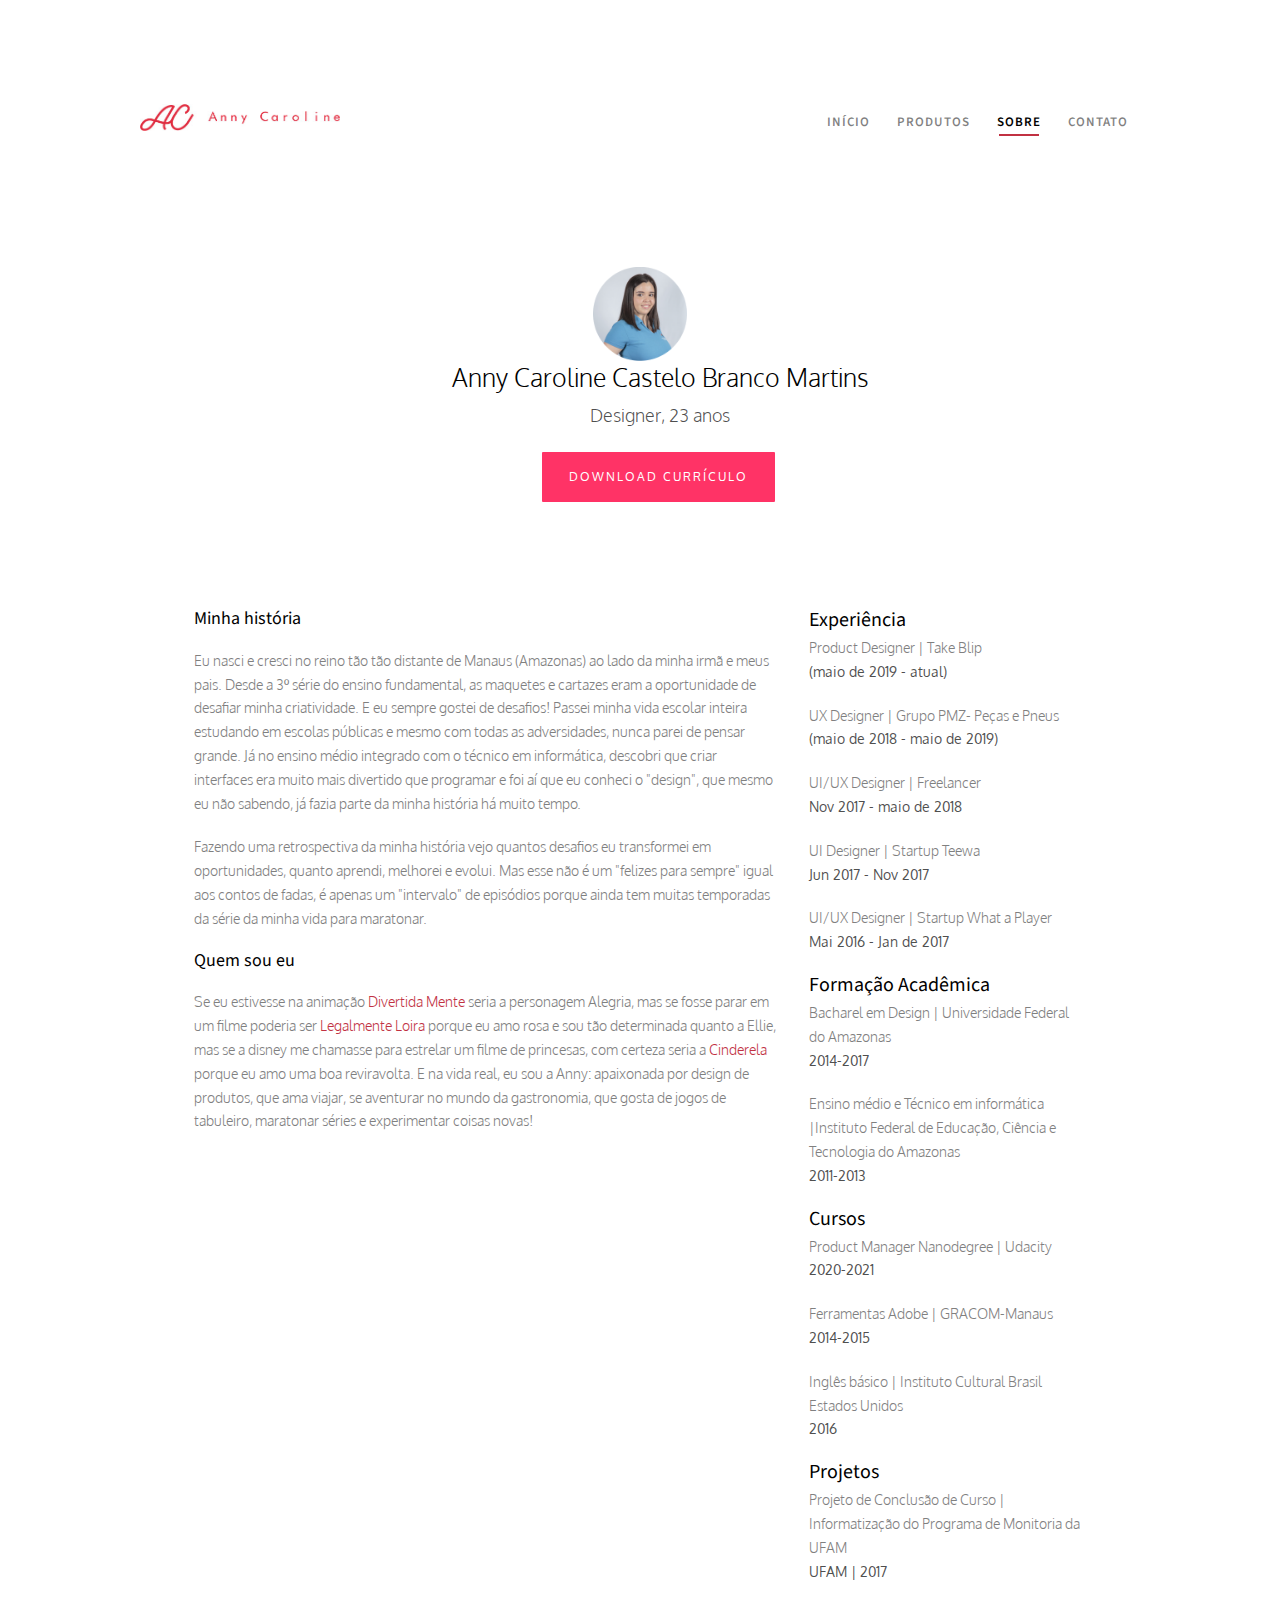
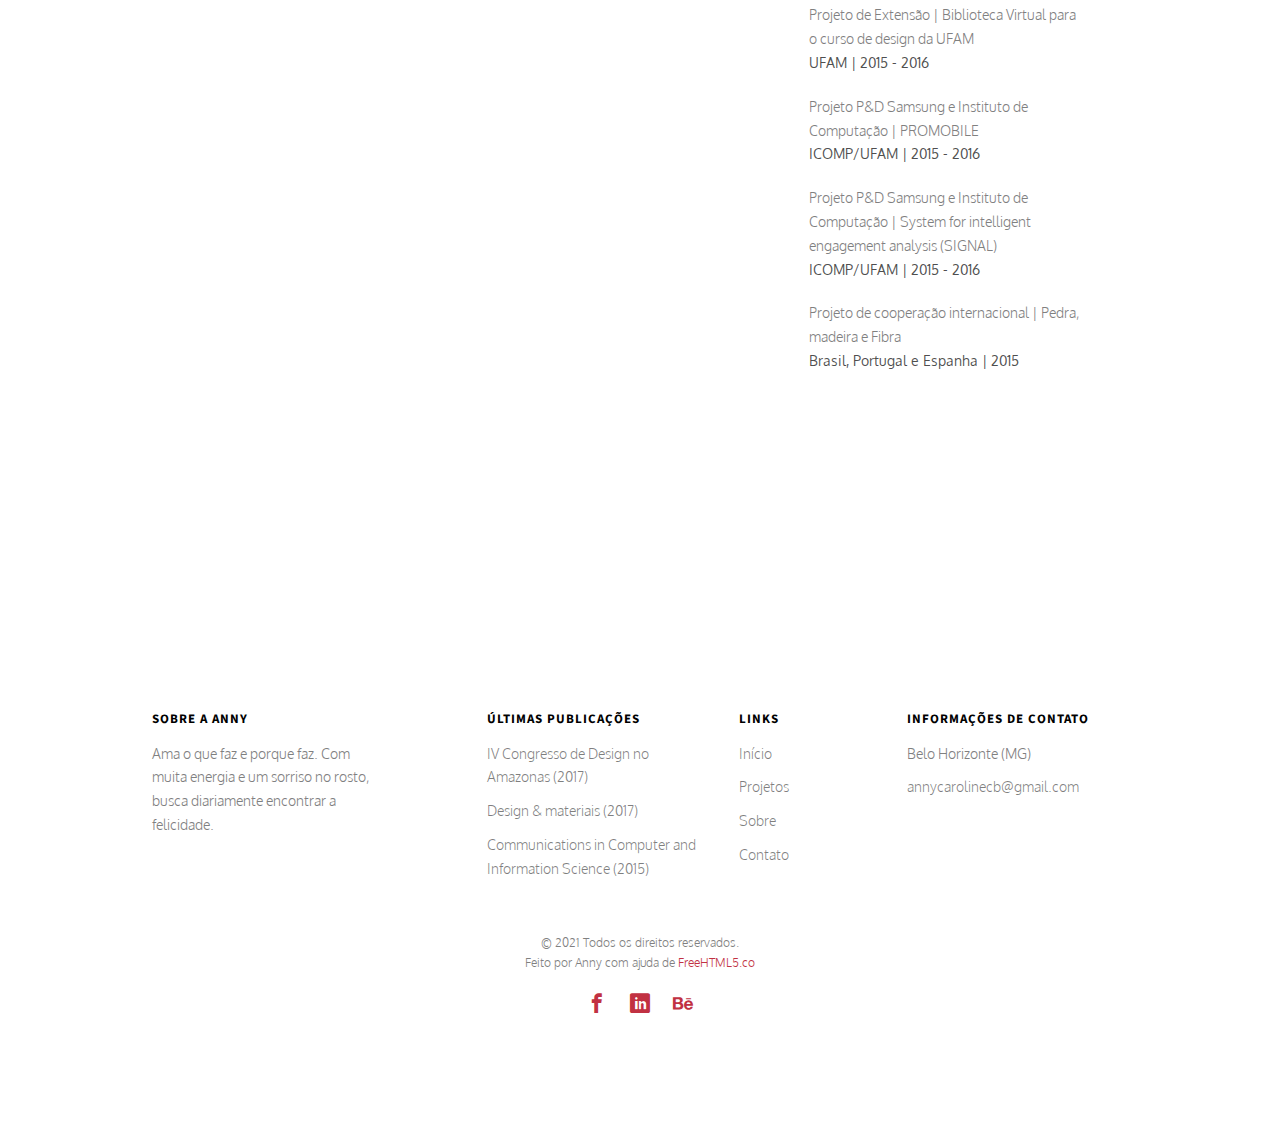
==== commit a4a33298: "Atualização de perfil" ====
--- a/about.html
+++ b/about.html
@@ -76,7 +76,7 @@
 					<div class="col-xs-10 text-right menu-1">
 						<ul>
 							<li><a href="index.html">Início</a></li>
-							<li ><a href="work.html">Projetos</a></li>
+							<li ><a href="work.html">Produtos</a></li>
 							<li class="active"><a href="about.html">Sobre</a></li>
 							<li><a href="contact.html">Contato</a></li>
 						</ul>
@@ -109,15 +109,14 @@
 		   	<div id="fh5co-work">
 			<div class="row">				
 				<div class="col-md-8">
-					<a  class="img-portfolio-detail">
-						<img src="images/sobre/sobre-01.png" alt="o porque da anny" class="img-responsive">
-					</a>
-					<a  class="img-portfolio-detail">
-						<img src="images//sobre/sobre-02.gif" alt="áreas de interesse da anny" class="img-responsive">
-					</a>
-					<a  class="img-portfolio-detail">
-						<img src="images/sobre/sobre-03.png" alt="ferramentas de design que a Anny tem domínio" class="img-responsive">
-					</a>
+					<h4 class="fh5co-project-title">Minha história</h4> 
+
+								<div class="fh5co-project-service"> 
+									<p>Eu nasci e cresci no reino tão tão distante de Manaus (Amazonas) ao lado da minha irmã e meus pais. Desde a 3º série do ensino fundamental, as maquetes e cartazes eram a oportunidade de desafiar minha criatividade. E eu sempre gostei de desafios! Passei minha vida escolar inteira estudando em escolas públicas e mesmo com todas as adversidades, nunca parei de pensar grande. Já no ensino médio integrado com o técnico em informática, descobri que criar interfaces era muito mais divertido que programar e foi aí que eu conheci o "design", que mesmo eu não sabendo, já fazia parte da minha história há muito tempo. </p>
+									<p>Fazendo uma retrospectiva da minha história vejo quantos desafios eu transformei em oportunidades, quanto aprendi, melhorei e evolui. Mas esse não é um "felizes para sempre" igual aos contos de fadas, é apenas um "intervalo" de episódios porque ainda tem muitas temporadas da série da minha vida para maratonar. 									</p>
+									<h4>Quem sou eu</h4>
+									<p>Se eu estivesse na animação <a href="https://g.co/kgs/kVnU5X" target="_blank">Divertida Mente</a> seria a personagem Alegria, mas se fosse parar em um filme poderia ser <a href="https://g.co/kgs/jypcVz" target="_blank">Legalmente Loira</a> porque eu amo rosa e sou tão determinada quanto a Ellie, mas se a disney me chamasse para estrelar um filme de princesas, com certeza seria a <a href="https://g.co/kgs/9MWN53" target="_blank">Cinderela</a> porque eu amo uma boa reviravolta. E na vida real, eu sou a Anny: apaixonada por design de produtos, que ama viajar, se aventurar no mundo da gastronomia, que gosta de jogos de tabuleiro, maratonar séries e experimentar coisas novas!</p>
+								</div>
 				</div>
 				<div class="col-md-4 fh5co-project-detail">
 						<h2 class="fh5co-project-title">Experiência</h2>
@@ -147,23 +146,21 @@
 							<span class="fh5co-project-sub">2016</span></p>	
 
 						<h2 class="fh5co-project-title">Projetos</h2>
+							<p>Projeto de Conclusão de Curso | Informatização do Programa de Monitoria da UFAM<br>
+							<span class="fh5co-project-sub">UFAM | 2017</span>
+							</p>
 							<p>Projeto de Extensão | Biblioteca Virtual para o curso de design da UFAM <br>
 							<span class="fh5co-project-sub">UFAM | 2015 - 2016</span>
-							</p>
-							<p>Projeto  de cooperação internacional | Pedra, madeira e Fibra <br>
-							<span class="fh5co-project-sub">Brasil, Portugal e Espanha | 2015</span>
 							</p>
 							<p>Projeto P&D Samsung e Instituto de Computação | PROMOBILE <br>
 							<span class="fh5co-project-sub">ICOMP/UFAM | 2015 - 2016</span>
 							</p>
 							<p>Projeto P&D Samsung e Instituto de Computação | System for intelligent engagement analysis (SIGNAL)<br>
 							<span class="fh5co-project-sub">ICOMP/UFAM | 2015 - 2016</span>
-							</p>
-							<p>Projeto de Conclusão de Curso | Informatização do Programa de Monitoria da UFAM<br>
-							<span class="fh5co-project-sub">UFAM | 2017</span>
 							</p>							
-
-
+							<p>Projeto  de cooperação internacional | Pedra, madeira e Fibra <br>
+								<span class="fh5co-project-sub">Brasil, Portugal e Espanha | 2015</span>
+								</p>
 						<br>
 						<br>
 						
@@ -236,13 +233,13 @@
 				<div class="col-md-12 text-center">
 					<p>
 						<small class="block">&copy; 2021 Todos os direitos reservados.</small> 
-						<small class="block">Designed by <a href="http://freehtml5.co/" target="_blank">FreeHTML5.co</a></small>
+						<small class="block">Feito por Anny com ajuda de <a href="http://freehtml5.co/" target="_blank">FreeHTML5.co</a></small>
 					</p>
 					<p>
 						<ul class="fh5co-social-icons">
 							<li><a href="https://www.facebook.com/annycaroline.martins.7" target="_blank"><i class="icon-facebook2"></i></a></li>
 							<li><a href="https://www.linkedin.com/in/annymartins/" target="_blank"><i class="icon-linkedin2"></i></a></li>
-							<li><a href="https://www.behance.net/annycarolid237" target="_blank"><i class="icon-behance"></i></a></li>
+							<li><a href="https://www.behance.net/anny-martins" target="_blank"><i class="icon-behance"></i></a></li>
 
 						</ul>
 					</p>
--- a/css/icomoon.css
+++ b/css/icomoon.css
@@ -200,6 +200,7 @@
 }
 .icon-repeat:before {
   content: "\e09e";
+  color: #8CA0B3;
 }
 .icon-folder2:before {
   content: "\e09f";
@@ -248,6 +249,7 @@
 }
 .icon-head:before {
   content: "\e0ae";
+  color: #8CA0B3;
 }
 .icon-briefcase3:before {
   content: "\e0af";
@@ -296,6 +298,7 @@
 }
 .icon-bar-graph:before {
   content: "\e0be";
+  color: #8CA0B3;
 }
 .icon-bar-graph-2:before {
   content: "\e0bf";
--- a/css/style.css
+++ b/css/style.css
@@ -622,7 +622,7 @@
 
 
 .fh5co-light-grey {
-  background: #fafafa;
+  background: #F3F6FA;
 }
 
 #fh5co-about,
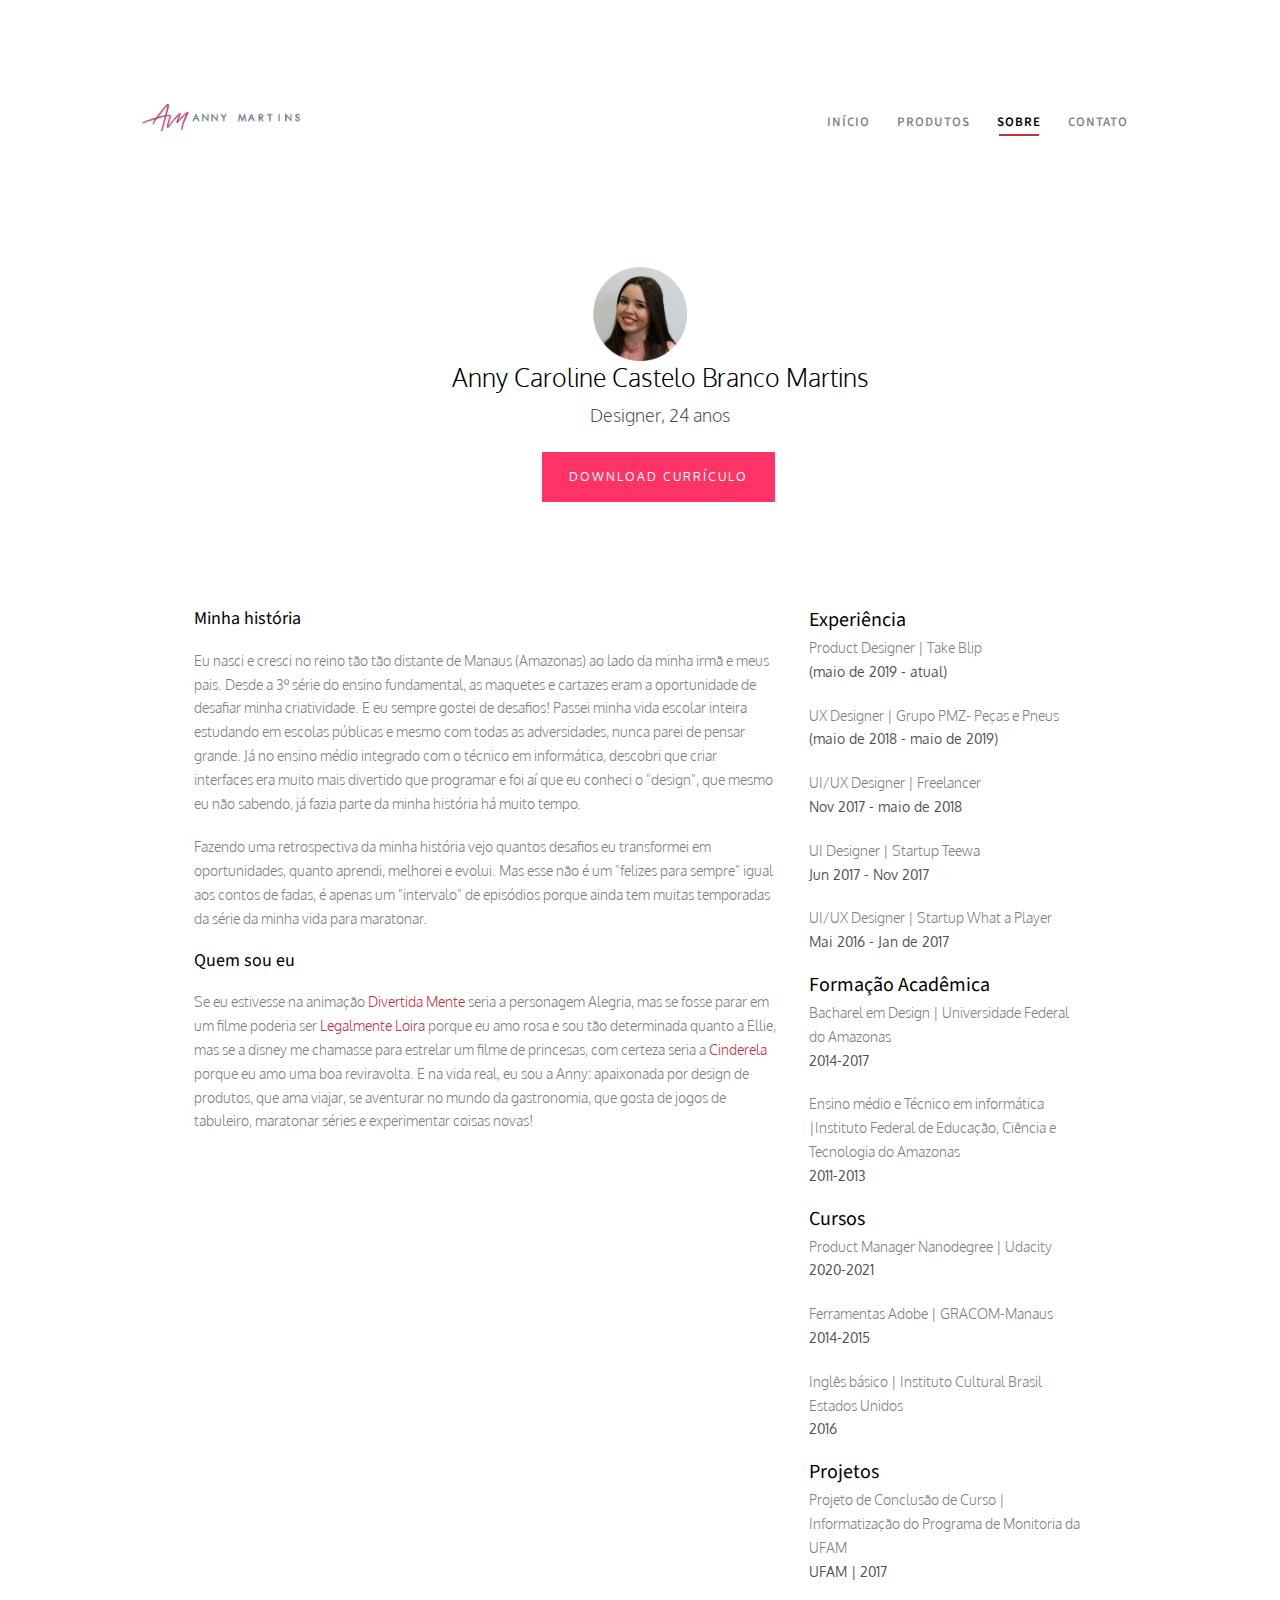
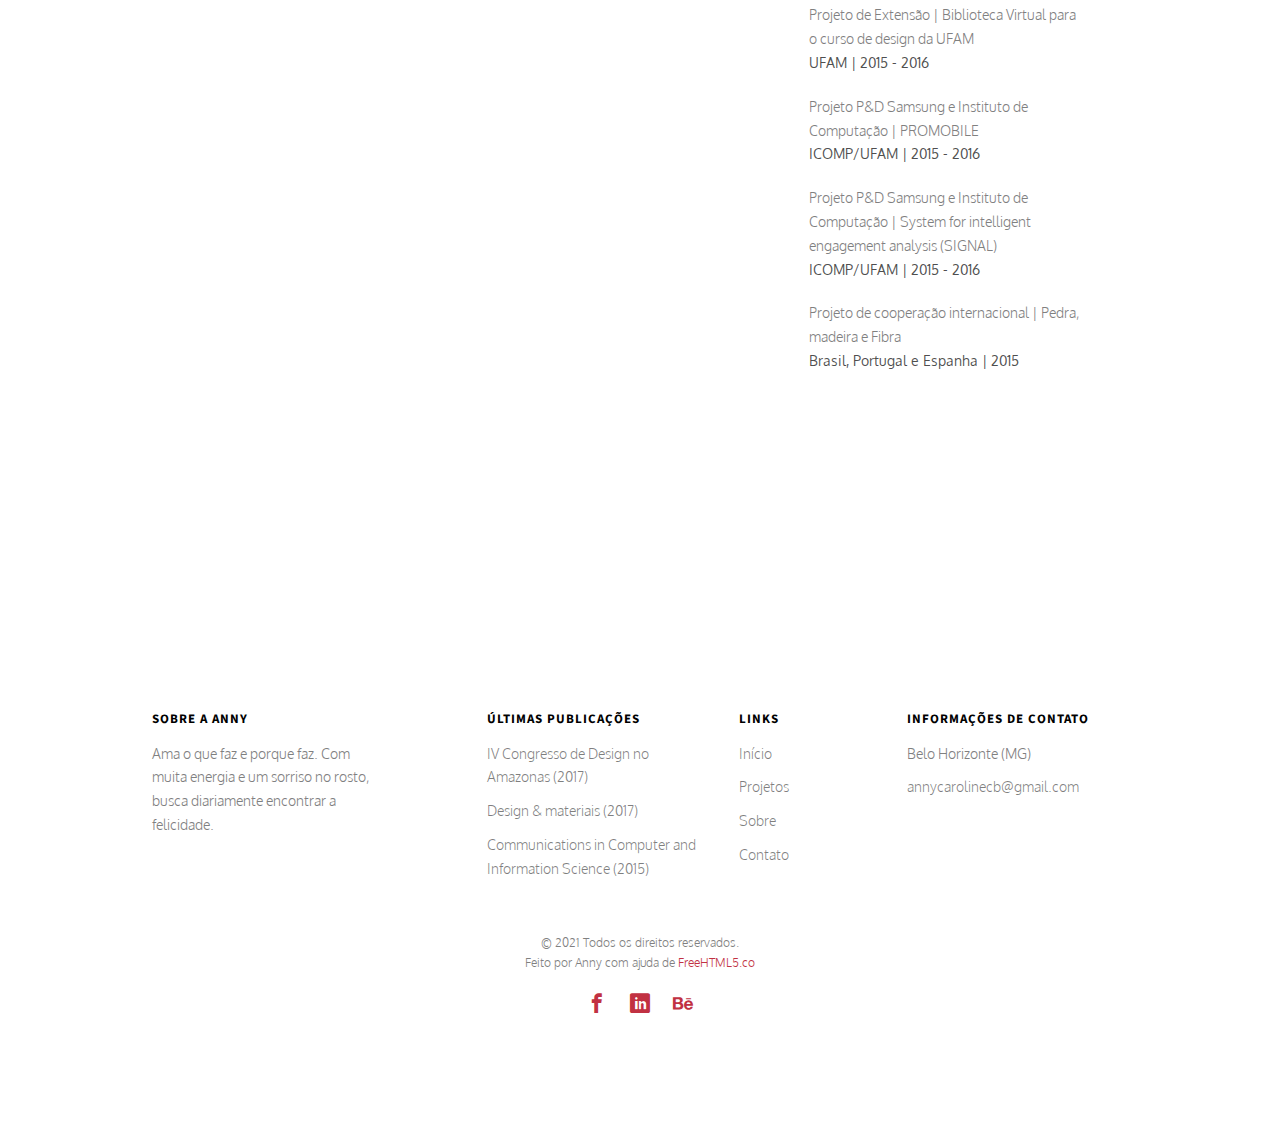
==== commit 3cf6adb4: "nova identidade" ====
--- a/about.html
+++ b/about.html
@@ -5,9 +5,9 @@
 	<meta http-equiv="X-UA-Compatible" content="IE=edge">
 	<title>Sobre Anny Caroline</title>
 	<meta name="viewport" content="width=device-width, initial-scale=1">
-	<meta name="description" content="Anny Caroline é designer, formada pela Universidade Federal do Amazonas (UFAM) e atua como designer de Experiência do usuário há mais de 2 anos." />
-	<meta name="keywords" content="anny, anny caroline castelo branco martins, anny caroline manaus, anny ufam manaus, anny designer, anny caroline designer ux, anny caroline martins, designer, designer manaus, design ufam, designer ux" />
-	<meta name="author" content="Anny Caroline" />
+	<meta name="description" content="Anny Martins é designer, formada pela Universidade Federal do Amazonas (UFAM) e atua em projetos de interface digital desde 2015" />
+	<meta name="keywords" content="anny, anny caroline castelo branco martins, anny caroline manaus, anny ufam manaus, anny designer, anny martins, martins designer, anny caroline martins anny caroline designer ux, anny caroline martins, designer, designer manaus, design ufam, designer ux, product designer, designer de produto"/>
+	<meta name="author" content="Anny Martins" />
 
 	<!-- 
 	//////////////////////////////////////////////////////
@@ -97,7 +97,7 @@
 		   				<div class="text-center">
 		   					<ul class="title-name"> 
 		   						<h2>Anny Caroline Castelo Branco Martins</h2> 
-								<a> Designer, 23 anos</a> 
+								<a> Designer, 24 anos</a> 
 								<br>
 								<br>
 								<p><a class="btn-principal btn-primary btn" href="https://drive.google.com/file/d/1bYV3eU6Ybe5CX5mM1o8aY8c2jJnmIy3d/view?usp=sharing" target="_blank"></i> Download currículo</a> </p>
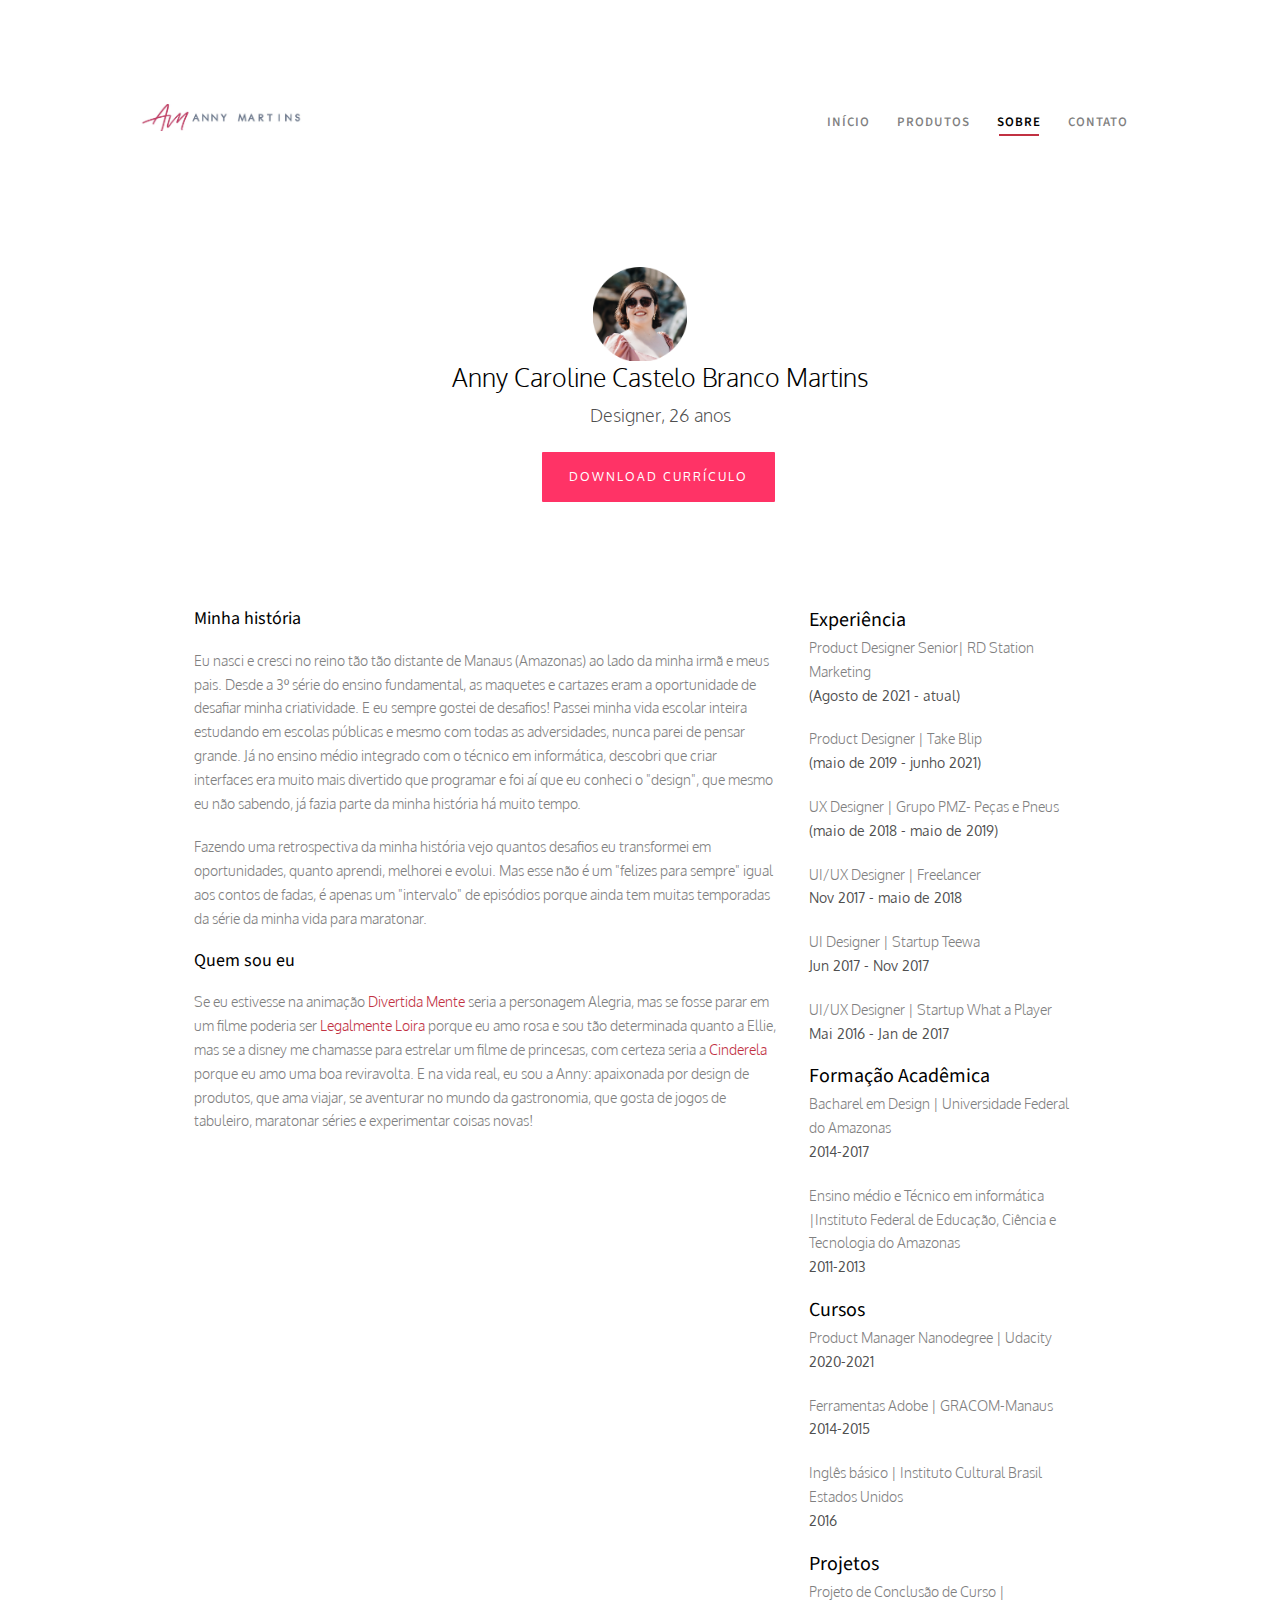
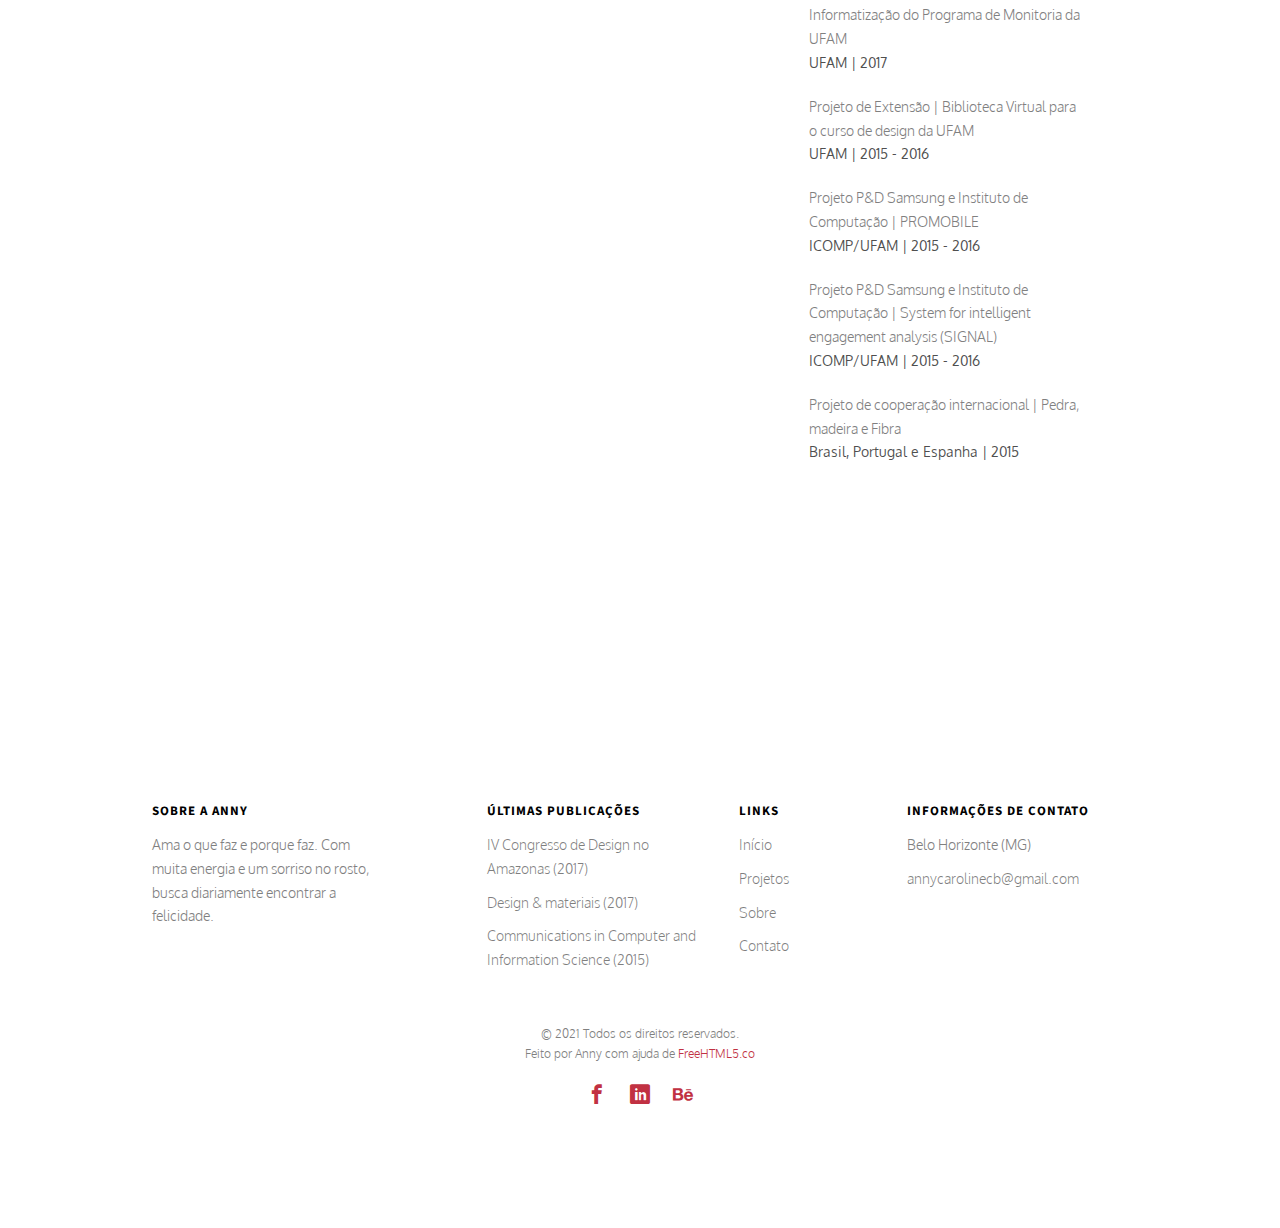
==== commit 67a8750a: "Atualizações do meu perfil" ====
--- a/about.html
+++ b/about.html
@@ -3,7 +3,7 @@
 	<head>
 	<meta charset="utf-8">
 	<meta http-equiv="X-UA-Compatible" content="IE=edge">
-	<title>Sobre Anny Caroline</title>
+	<title>Sobre Anny Martins</title>
 	<meta name="viewport" content="width=device-width, initial-scale=1">
 	<meta name="description" content="Anny Martins é designer, formada pela Universidade Federal do Amazonas (UFAM) e atua em projetos de interface digital desde 2015" />
 	<meta name="keywords" content="anny, anny caroline castelo branco martins, anny caroline manaus, anny ufam manaus, anny designer, anny martins, martins designer, anny caroline martins anny caroline designer ux, anny caroline martins, designer, designer manaus, design ufam, designer ux, product designer, designer de produto"/>
@@ -71,7 +71,7 @@
 			<div class="top-menu">
 				<div class="row">
 					<div class="col-xs-2 logo text-left">
-		         		<a href="index.html">Anny Caroline</a>
+		         		<a href="index.html">Anny Martins</a>
 		      		</div>
 					<div class="col-xs-10 text-right menu-1">
 						<ul>
@@ -97,7 +97,7 @@
 		   				<div class="text-center">
 		   					<ul class="title-name"> 
 		   						<h2>Anny Caroline Castelo Branco Martins</h2> 
-								<a> Designer, 24 anos</a> 
+								<a> Designer, 26 anos</a> 
 								<br>
 								<br>
 								<p><a class="btn-principal btn-primary btn" href="https://drive.google.com/file/d/1bYV3eU6Ybe5CX5mM1o8aY8c2jJnmIy3d/view?usp=sharing" target="_blank"></i> Download currículo</a> </p>
@@ -120,8 +120,10 @@
 				</div>
 				<div class="col-md-4 fh5co-project-detail">
 						<h2 class="fh5co-project-title">Experiência</h2>
+							<p>Product Designer Senior| RD Station Marketing <br>
+							<span class="fh5co-project-sub">(Agosto de 2021 - atual)</span></p>	
 							<p>Product Designer | Take Blip <br>
-							<span class="fh5co-project-sub">(maio de 2019 - atual)</span></p>	
+							<span class="fh5co-project-sub">(maio de 2019 - junho 2021)</span></p>	
 							<p>UX Designer | Grupo PMZ- Peças e Pneus <br>
 							<span class="fh5co-project-sub">(maio de 2018 - maio de 2019)</span></p>	
 							<p>UI/UX Designer | Freelancer<br>
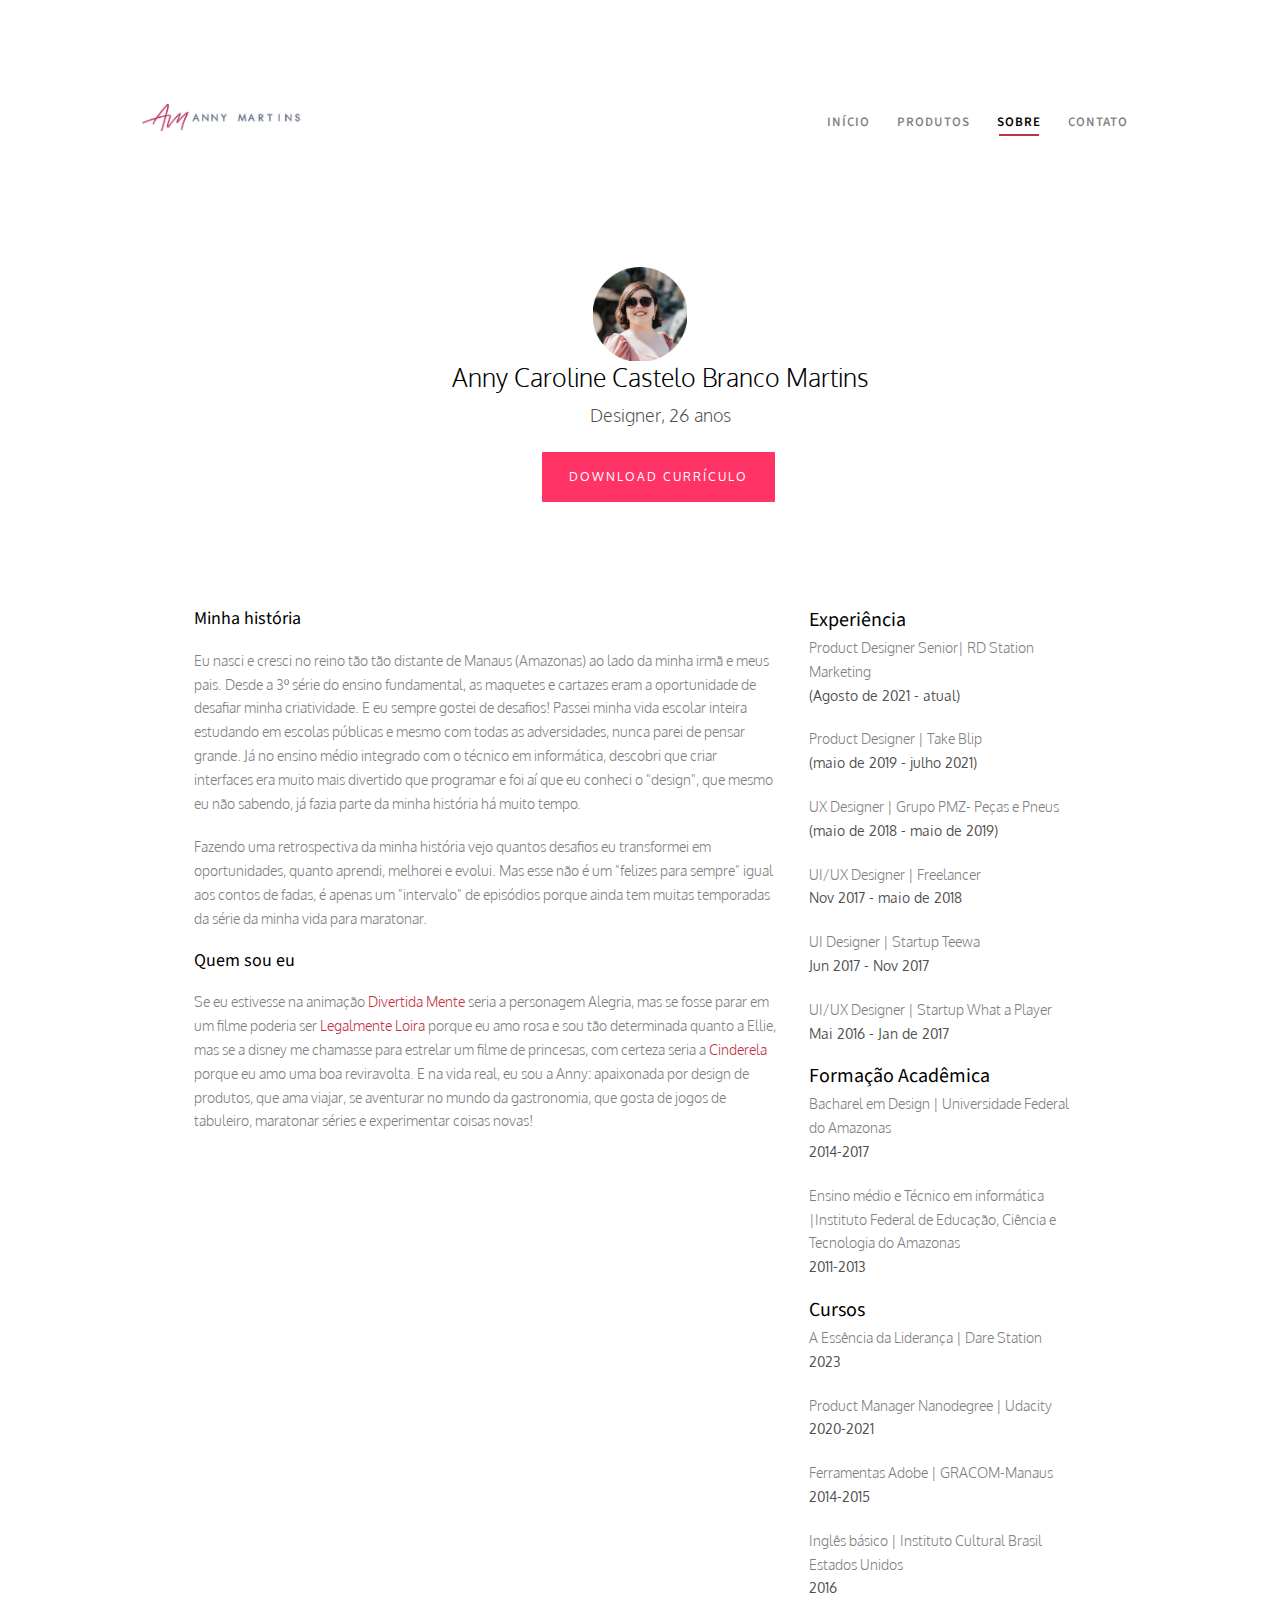
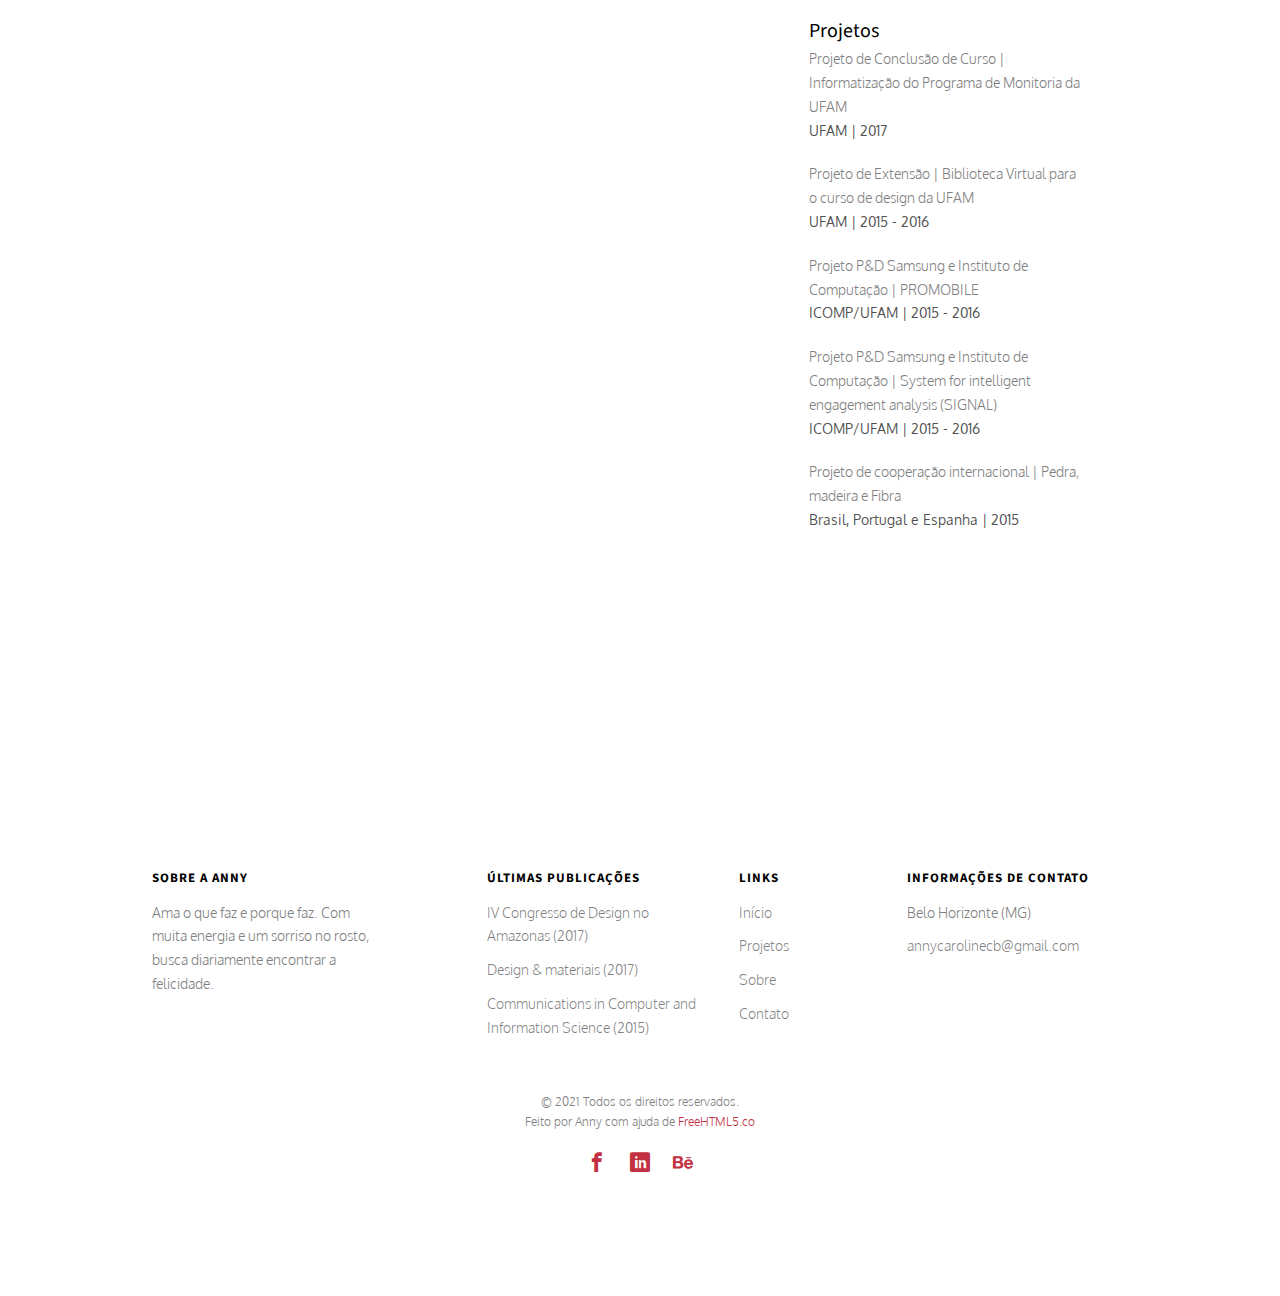
==== commit de238de0: "crazyeggs" ====
--- a/about.html
+++ b/about.html
@@ -123,7 +123,7 @@
 							<p>Product Designer Senior| RD Station Marketing <br>
 							<span class="fh5co-project-sub">(Agosto de 2021 - atual)</span></p>	
 							<p>Product Designer | Take Blip <br>
-							<span class="fh5co-project-sub">(maio de 2019 - junho 2021)</span></p>	
+							<span class="fh5co-project-sub">(maio de 2019 - julho 2021)</span></p>	
 							<p>UX Designer | Grupo PMZ- Peças e Pneus <br>
 							<span class="fh5co-project-sub">(maio de 2018 - maio de 2019)</span></p>	
 							<p>UI/UX Designer | Freelancer<br>
@@ -140,6 +140,8 @@
 							<span class="fh5co-project-sub">2011-2013</span></p>
 
 						<h2 class="fh5co-project-title">Cursos</h2>
+							<p>A Essência da Liderança | Dare Station<br>
+							<span class="fh5co-project-sub">2023</span></p>
 							<p>Product Manager Nanodegree | Udacity<br>
 							<span class="fh5co-project-sub">2020-2021</span></p>
 							<p>Ferramentas Adobe | GRACOM-Manaus<br>
